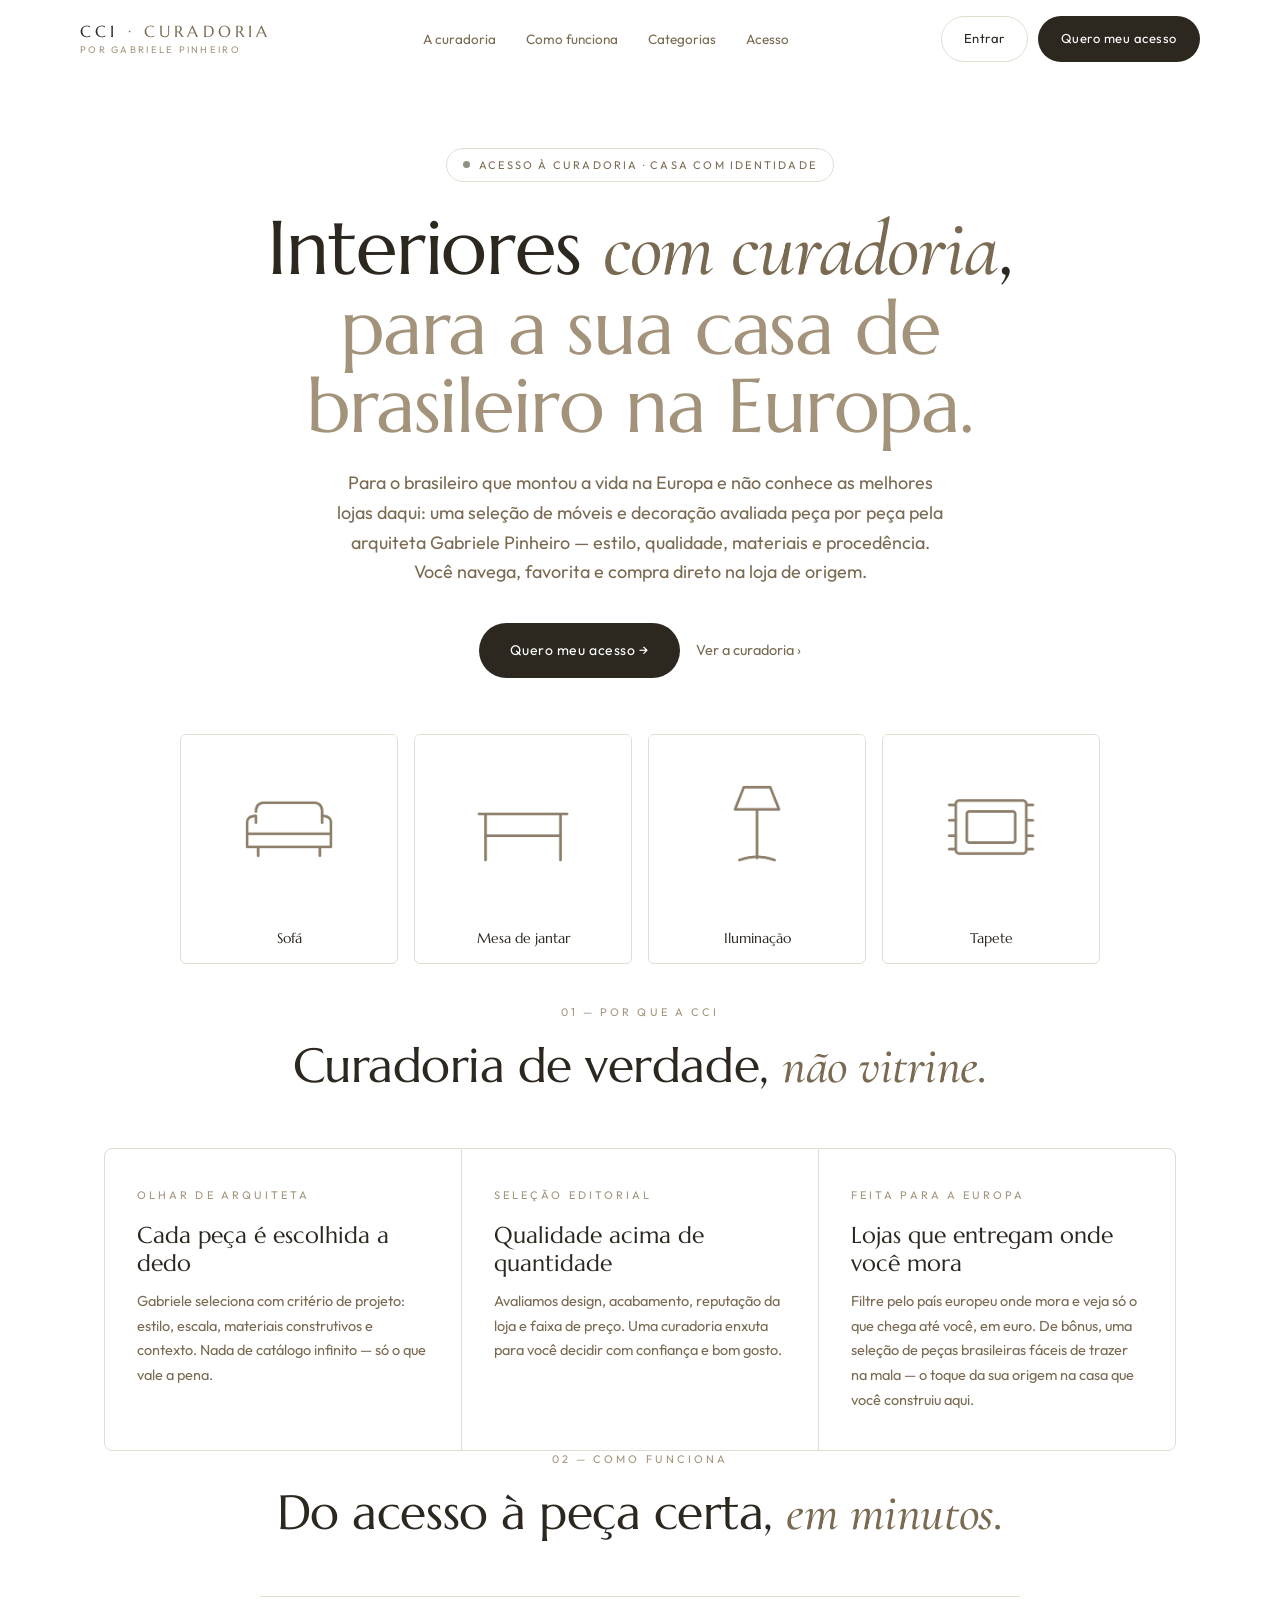
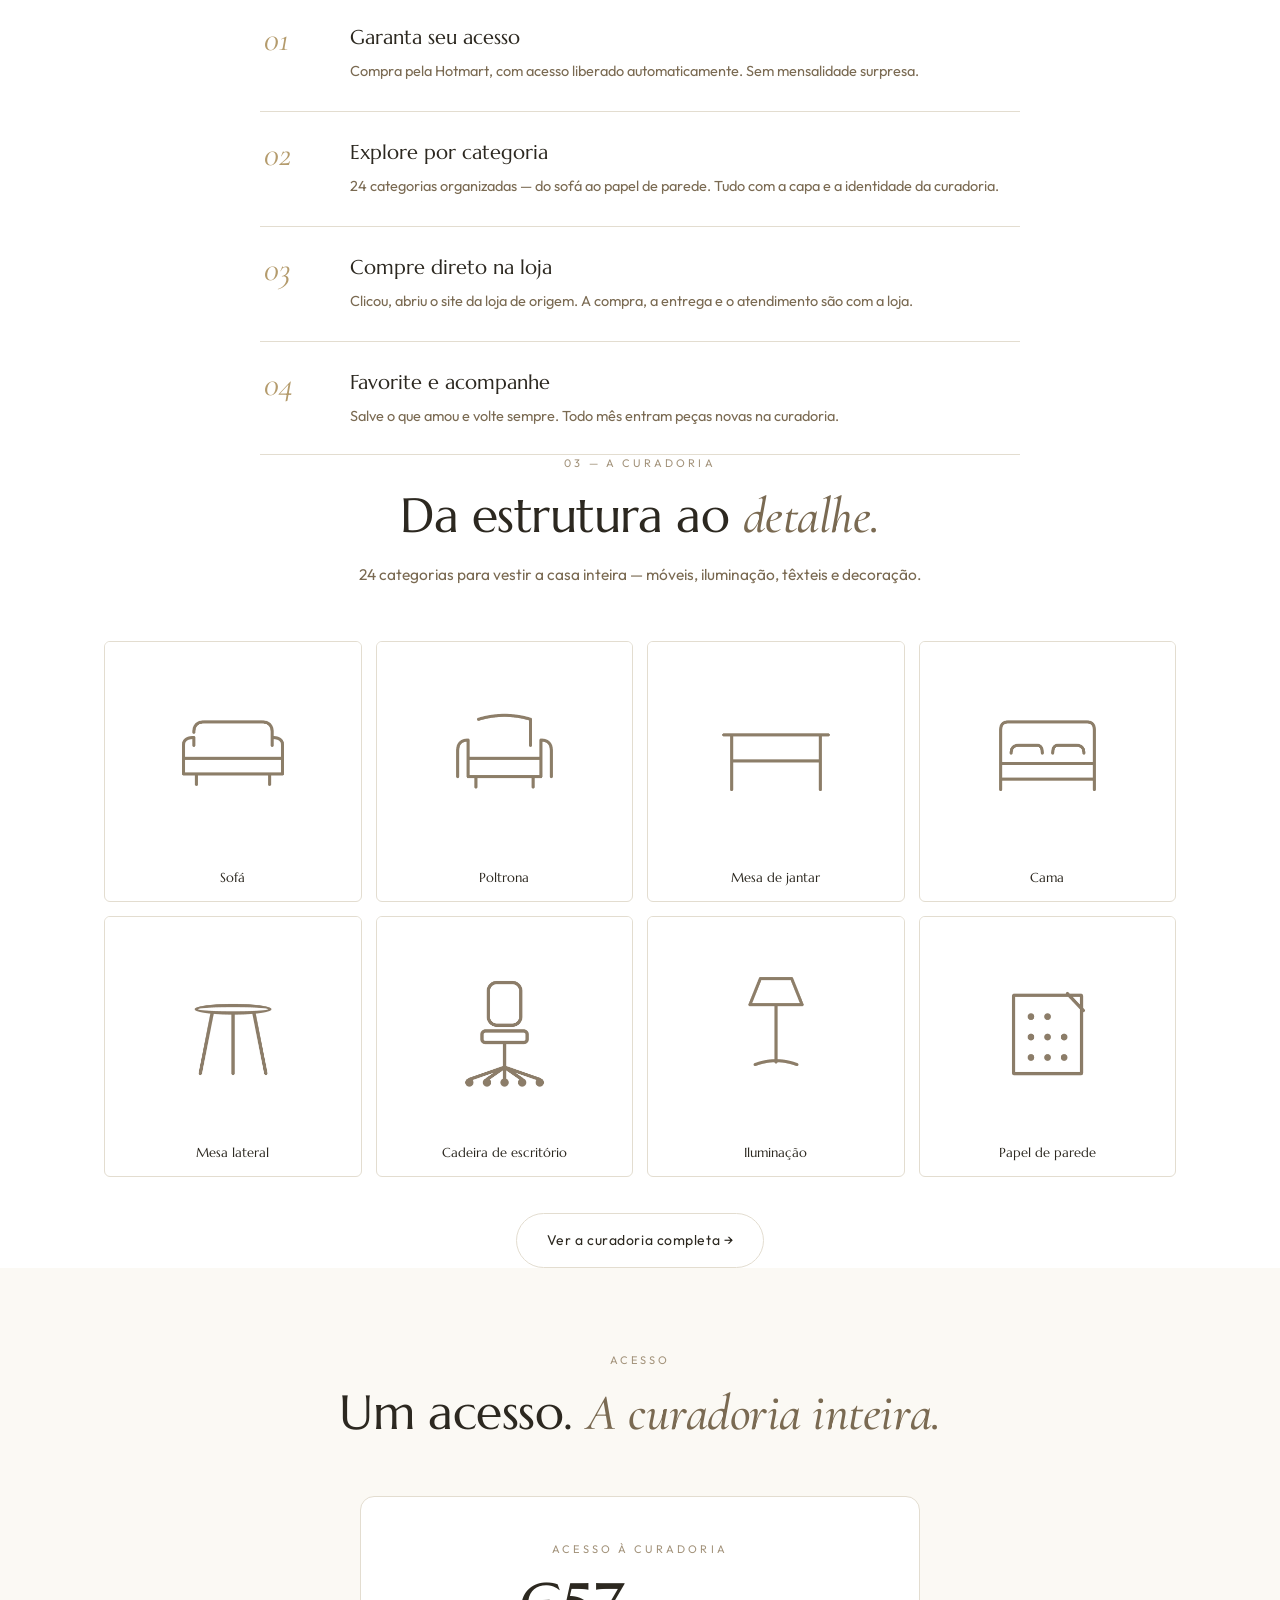
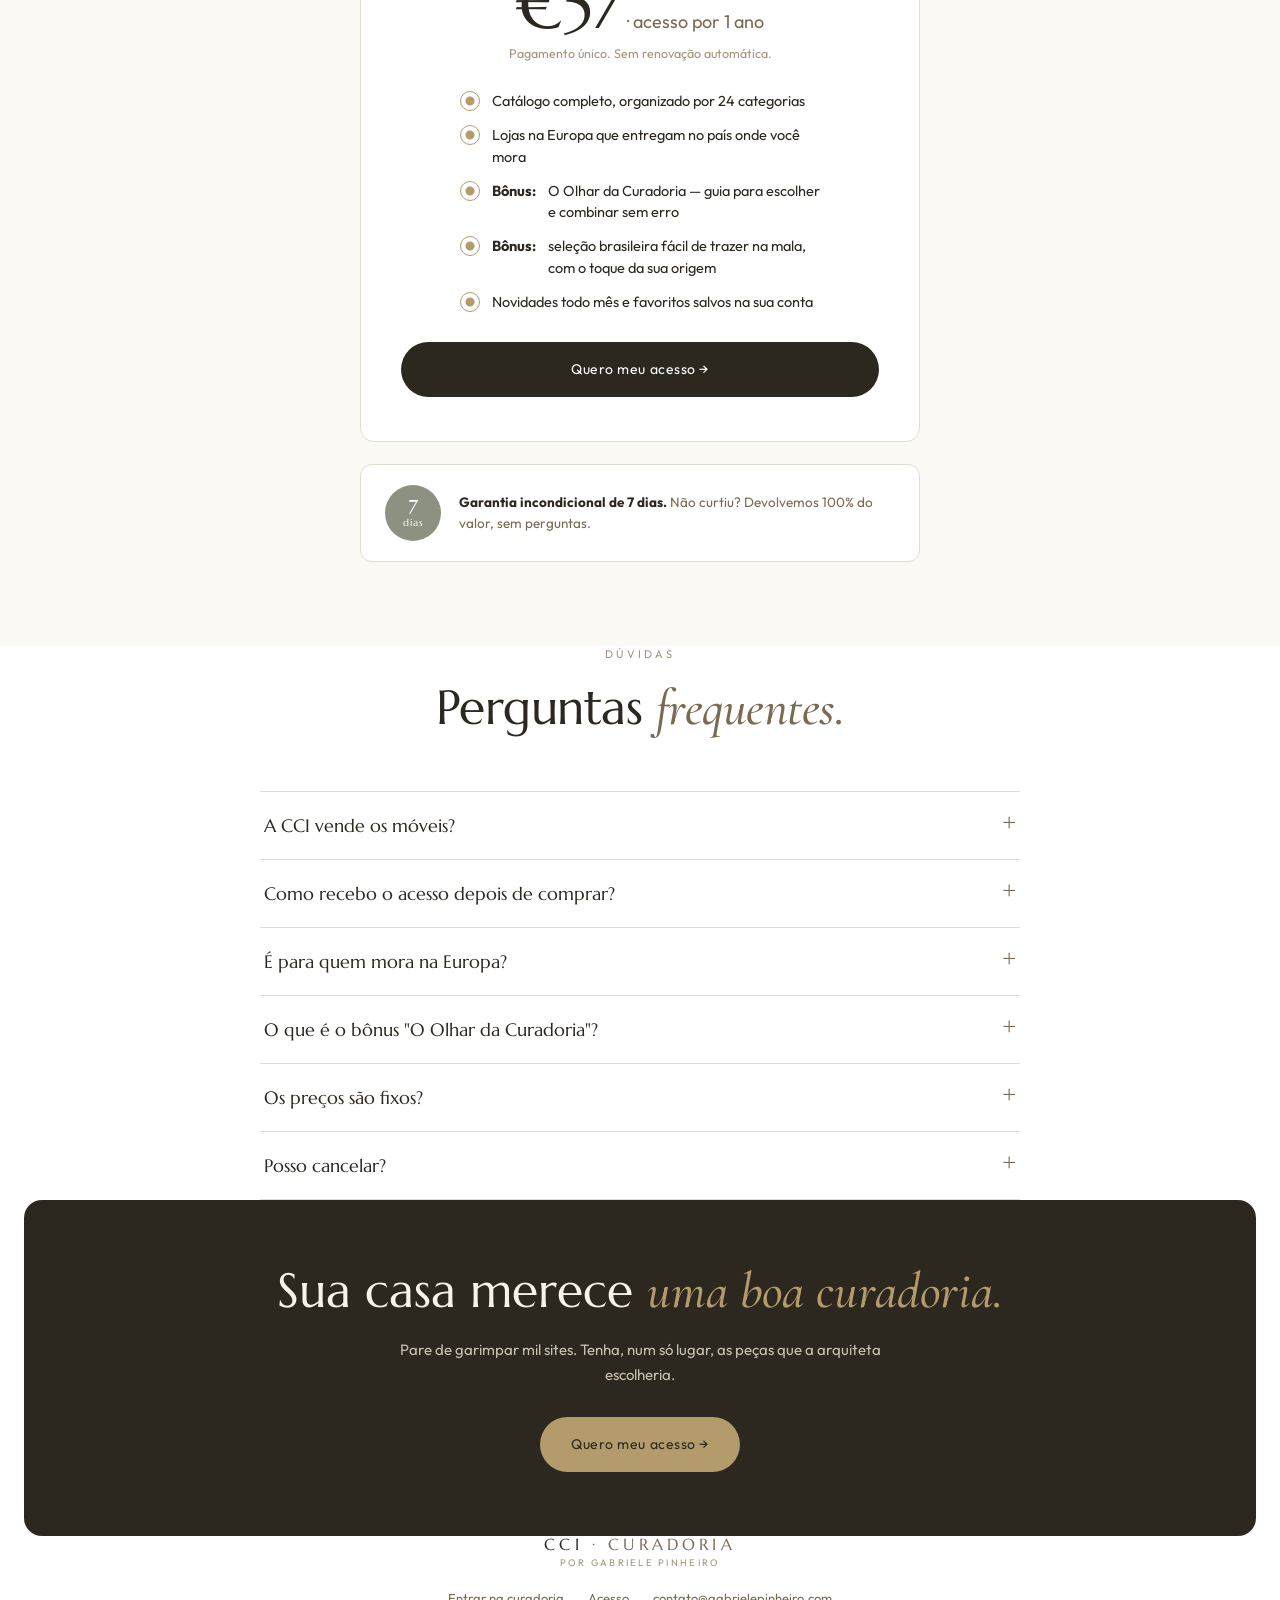
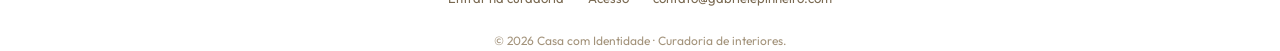
==== vendas.html @ 2a447001 "Comunicação: tom de origem/raízes, não 'casa longe de casa'" ====
<!DOCTYPE html>
<html lang="pt-BR">
<head>
<meta charset="UTF-8">
<meta name="viewport" content="width=device-width, initial-scale=1.0">
<title>Casa com Identidade · Acesso à Curadoria</title>
<meta name="description" content="Curadoria de interiores para brasileiros na Europa — móveis e decoração selecionados peça a peça pela arquiteta Gabriele Pinheiro. Com o bônus O Olhar da Curadoria e um toque brasileiro pra trazer na mala.">
<link rel="preconnect" href="https://fonts.googleapis.com">
<link href="https://fonts.googleapis.com/css2?family=Marcellus&family=Cormorant+Garamond:ital,wght@0,500;1,500;1,600&family=Outfit:wght@300;400;500;600;700&display=swap" rel="stylesheet">
<style>
  :root{
    --linen:#F6F3EC; --card:#FFFFFF; --ink:#2C2820;
    --bronze:#7A6A52; --bronze-soft:#A3937B; --sage:#8C9181;
    --line:#E3DDD0; --gold:#B49B6C; --cream:#FBF9F4;
  }
  *{margin:0;padding:0;box-sizing:border-box}
  html{scroll-behavior:smooth}
  body{font-family:'Outfit',sans-serif;background:#FFFFFF;color:var(--ink);line-height:1.5;-webkit-font-smoothing:antialiased}
  a{color:inherit;text-decoration:none}
  .wrap{max-width:1120px;margin:0 auto;padding:0 24px}
  .ital{font-family:'Cormorant Garamond',serif;font-style:italic;font-weight:500}
  .eyebrow{font-size:11px;letter-spacing:.28em;text-transform:uppercase;color:var(--bronze-soft)}

  /* ---------- NAV ---------- */
  .nav-outer{position:sticky;top:0;z-index:50;padding:16px 24px;backdrop-filter:saturate(150%) blur(8px);background:rgba(255,255,255,.78)}
  .nav{max-width:1120px;margin:0 auto;display:flex;align-items:center;justify-content:space-between;gap:20px}
  .logo{display:flex;flex-direction:column;line-height:1.1}
  .logo b{font-family:'Marcellus',serif;font-size:16px;letter-spacing:.26em;text-transform:uppercase;font-weight:400}
  .logo b span{color:var(--bronze)}
  .logo i{font-style:normal;font-size:9.5px;letter-spacing:.24em;text-transform:uppercase;color:var(--bronze-soft);margin-top:3px}
  .nav-links{display:flex;gap:30px;font-size:13.5px;color:var(--bronze)}
  .nav-links a:hover{color:var(--ink)}
  .nav-cta{display:flex;gap:10px;align-items:center}
  .btn{display:inline-flex;align-items:center;gap:8px;font-family:inherit;font-size:13px;letter-spacing:.04em;border-radius:999px;padding:12px 22px;cursor:pointer;transition:all .2s;border:1px solid transparent;white-space:nowrap}
  .btn-dark{background:var(--ink);color:#fff}
  .btn-dark:hover{background:var(--bronze)}
  .btn-outline{background:transparent;border-color:var(--line);color:var(--ink)}
  .btn-outline:hover{border-color:var(--ink)}
  .btn-lg{padding:16px 30px;font-size:14px}

  /* ---------- HERO ---------- */
  .hero{text-align:center;padding:70px 0 40px}
  .pill{display:inline-flex;align-items:center;gap:9px;border:1px solid var(--line);border-radius:999px;padding:8px 16px;font-size:11px;letter-spacing:.2em;text-transform:uppercase;color:var(--bronze)}
  .pill .dot{width:7px;height:7px;border-radius:999px;background:var(--sage)}
  .hero h1{font-family:'Marcellus',serif;font-weight:400;font-size:clamp(38px,6.5vw,76px);line-height:1.02;letter-spacing:-.015em;margin:26px auto 0;max-width:13ch}
  .hero h1 .ital{font-size:1.05em;color:var(--bronze)}
  .hero h1 .muted{color:var(--bronze-soft)}
  .hero .lead{font-size:clamp(15px,1.8vw,18px);color:var(--bronze);max-width:620px;margin:24px auto 0;line-height:1.65}
  .hero .actions{display:flex;gap:16px;align-items:center;justify-content:center;margin-top:36px;flex-wrap:wrap}
  .link-arrow{color:var(--bronze);font-size:14.5px;border-bottom:1px solid transparent;transition:border-color .2s}
  .link-arrow:hover{border-bottom-color:var(--bronze)}

  /* preview collage */
  .preview{margin:56px auto 0;display:grid;grid-template-columns:repeat(4,1fr);gap:16px;max-width:920px}
  .preview figure{border:1px solid var(--line);border-radius:6px;overflow:hidden;background:var(--card)}
  .preview img{width:100%;aspect-ratio:1/.85;object-fit:cover;display:block}
  .preview figcaption{font-family:'Marcellus',serif;font-size:13.5px;text-align:center;padding:10px 4px 14px}
  @media(max-width:720px){ .preview{grid-template-columns:repeat(2,1fr)} }

  /* ---------- SECTION SHELL ---------- */
  section{padding:84px 0}
  .sec-head{text-align:center;max-width:760px;margin:0 auto 54px}
  .sec-head .eyebrow{display:block;margin-bottom:18px}
  .sec-head h2{font-family:'Marcellus',serif;font-weight:400;font-size:clamp(28px,4.4vw,48px);line-height:1.1;letter-spacing:-.01em}
  .sec-head h2 .ital{color:var(--bronze);font-size:1.06em}
  .sec-head p{color:var(--bronze);margin-top:16px;font-size:15.5px;line-height:1.7}

  /* ---------- 01 BENEFÍCIOS ---------- */
  .cols{display:grid;grid-template-columns:repeat(3,1fr);gap:1px;background:var(--line);border:1px solid var(--line);border-radius:8px;overflow:hidden}
  .col{background:#fff;padding:38px 32px}
  .col .eyebrow{display:block;margin-bottom:18px}
  .col h3{font-family:'Marcellus',serif;font-weight:400;font-size:23px;line-height:1.2;margin-bottom:12px}
  .col p{color:var(--bronze);font-size:14.5px;line-height:1.7}
  @media(max-width:760px){ .cols{grid-template-columns:1fr} }

  /* ---------- 02 COMO FUNCIONA ---------- */
  .steps{max-width:760px;margin:0 auto;display:flex;flex-direction:column;gap:2px}
  .step{display:grid;grid-template-columns:64px 1fr;gap:22px;align-items:start;padding:26px 4px;border-top:1px solid var(--line)}
  .step:last-child{border-bottom:1px solid var(--line)}
  .step .num{font-family:'Cormorant Garamond',serif;font-style:italic;font-size:34px;color:var(--gold);line-height:1}
  .step h3{font-family:'Marcellus',serif;font-weight:400;font-size:20px;margin-bottom:6px}
  .step p{color:var(--bronze);font-size:14.5px;line-height:1.65}

  /* ---------- 03 GALERIA ---------- */
  .gallery{display:grid;grid-template-columns:repeat(4,1fr);gap:14px}
  .gallery figure{border:1px solid var(--line);border-radius:6px;overflow:hidden;background:#fff;transition:transform .2s,box-shadow .2s}
  .gallery figure:hover{transform:translateY(-3px);box-shadow:0 14px 30px rgba(60,50,30,.08)}
  .gallery img{width:100%;aspect-ratio:1/.85;object-fit:cover;display:block}
  .gallery figcaption{font-family:'Marcellus',serif;font-size:13px;text-align:center;padding:9px 4px 13px;color:var(--ink)}
  @media(max-width:860px){ .gallery{grid-template-columns:repeat(3,1fr)} }
  @media(max-width:560px){ .gallery{grid-template-columns:repeat(2,1fr)} }

  /* ---------- PREÇO ---------- */
  .price-sec{background:var(--cream)}
  .price-card{max-width:560px;margin:0 auto;background:#fff;border:1px solid var(--line);border-radius:14px;padding:44px 40px;text-align:center}
  .price-card .eyebrow{display:block;margin-bottom:16px}
  .price-card .value{font-family:'Marcellus',serif;font-size:clamp(40px,7vw,64px);line-height:1;margin:6px 0}
  .price-card .value small{font-size:18px;color:var(--bronze);font-family:'Outfit';font-weight:400}
  .price-card .note{color:var(--bronze-soft);font-size:12.5px;margin-top:6px}
  .incl{list-style:none;text-align:left;max-width:360px;margin:28px auto 30px;display:flex;flex-direction:column;gap:12px}
  .incl li{display:flex;gap:12px;font-size:14.5px;color:var(--ink)}
  .incl li::before{content:"";flex:0 0 18px;height:18px;border-radius:999px;border:1px solid var(--gold);background:radial-gradient(circle at 50% 50%, var(--gold) 0 4px, transparent 5px);margin-top:1px}
  .guarantee{max-width:560px;margin:22px auto 0;display:flex;align-items:center;gap:18px;background:#fff;border:1px solid var(--line);border-radius:12px;padding:20px 24px}
  .guarantee .seal{flex:0 0 56px;height:56px;border-radius:999px;background:var(--sage);color:#fff;display:flex;flex-direction:column;align-items:center;justify-content:center;font-family:'Marcellus',serif;line-height:1}
  .guarantee .seal-n{font-size:20px} .guarantee .seal-u{font-size:10px;letter-spacing:.1em}
  .guarantee p{font-size:13.5px;color:var(--bronze);line-height:1.55}
  .guarantee b{color:var(--ink)}

  /* ---------- FAQ ---------- */
  .faq{max-width:760px;margin:0 auto}
  details{border-top:1px solid var(--line);padding:20px 4px}
  details:last-child{border-bottom:1px solid var(--line)}
  summary{font-family:'Marcellus',serif;font-size:18px;cursor:pointer;list-style:none;display:flex;justify-content:space-between;gap:16px}
  summary::-webkit-details-marker{display:none}
  summary::after{content:"+";color:var(--bronze);font-size:22px;line-height:1}
  details[open] summary::after{content:"–"}
  details p{color:var(--bronze);font-size:14.5px;line-height:1.7;margin-top:14px}

  /* ---------- FINAL CTA + FOOTER ---------- */
  .final{text-align:center;background:var(--ink);color:var(--linen);border-radius:18px;padding:64px 28px;margin:0 24px}
  .final h2{font-family:'Marcellus',serif;font-weight:400;font-size:clamp(30px,4.6vw,48px);line-height:1.1}
  .final h2 .ital{color:var(--gold);font-size:1.06em}
  .final p{color:#C9BFAE;margin:18px auto 30px;max-width:520px;font-size:15px;line-height:1.65}
  .final .btn-dark{background:var(--gold);color:var(--ink)}
  .final .btn-dark:hover{background:#fff}
  footer{padding:54px 0 40px;text-align:center}
  footer .logo{align-items:center}
  footer .f-links{display:flex;gap:24px;justify-content:center;margin:22px 0 18px;font-size:13px;color:var(--bronze)}
  footer .f-links a:hover{color:var(--ink)}
  footer small{color:var(--bronze-soft);font-size:12px}
</style>
</head>
<body>

<!-- NAV -->
<div class="nav-outer">
  <nav class="nav">
    <a class="logo" href="#topo">
      <b>CCI <span>· Curadoria</span></b>
      <i>Por Gabriele Pinheiro</i>
    </a>
    <div class="nav-links">
      <a href="#porque">A curadoria</a>
      <a href="#como">Como funciona</a>
      <a href="#categorias">Categorias</a>
      <a href="#preco">Acesso</a>
    </div>
    <div class="nav-cta">
      <a class="btn btn-outline" href="./index.html">Entrar</a>
      <a class="btn btn-dark" href="#preco">Quero meu acesso</a>
    </div>
  </nav>
</div>

<!-- HERO -->
<header class="hero wrap" id="topo">
  <span class="pill"><span class="dot"></span> Acesso à curadoria · Casa com Identidade</span>
  <h1>Interiores <span class="ital">com curadoria</span>,<br><span class="muted">para a sua casa de brasileiro na Europa.</span></h1>
  <p class="lead">Para o brasileiro que montou a vida na Europa e não conhece as melhores lojas daqui: uma seleção de móveis e decoração avaliada peça por peça pela arquiteta Gabriele Pinheiro — estilo, qualidade, materiais e procedência. Você navega, favorita e compra direto na loja de origem.</p>
  <div class="actions">
    <a class="btn btn-dark btn-lg" href="#preco">Quero meu acesso →</a>
    <a class="link-arrow" href="./index.html">Ver a curadoria ›</a>
  </div>

  <div class="preview">
    <figure><img src="./assets/capas/capa-sofa.png" alt="Sofá"><figcaption>Sofá</figcaption></figure>
    <figure><img src="./assets/capas/capa-mesa-de-jantar.png" alt="Mesa de jantar"><figcaption>Mesa de jantar</figcaption></figure>
    <figure><img src="./assets/capas/capa-luminaria.png" alt="Iluminação"><figcaption>Iluminação</figcaption></figure>
    <figure><img src="./assets/capas/capa-tapete.png" alt="Tapete"><figcaption>Tapete</figcaption></figure>
  </div>
</header>

<!-- 01 POR QUE -->
<section id="porque" class="wrap">
  <div class="sec-head">
    <span class="eyebrow">01 — Por que a CCI</span>
    <h2>Curadoria de verdade, <span class="ital">não vitrine.</span></h2>
  </div>
  <div class="cols">
    <div class="col">
      <span class="eyebrow">Olhar de arquiteta</span>
      <h3>Cada peça é escolhida a dedo</h3>
      <p>Gabriele seleciona com critério de projeto: estilo, escala, materiais construtivos e contexto. Nada de catálogo infinito — só o que vale a pena.</p>
    </div>
    <div class="col">
      <span class="eyebrow">Seleção editorial</span>
      <h3>Qualidade acima de quantidade</h3>
      <p>Avaliamos design, acabamento, reputação da loja e faixa de preço. Uma curadoria enxuta para você decidir com confiança e bom gosto.</p>
    </div>
    <div class="col">
      <span class="eyebrow">Feita para a Europa</span>
      <h3>Lojas que entregam onde você mora</h3>
      <p>Filtre pelo país europeu onde mora e veja só o que chega até você, em euro. De bônus, uma seleção de peças brasileiras fáceis de trazer na mala — o toque da sua origem na casa que você construiu aqui.</p>
    </div>
  </div>
</section>

<!-- 02 COMO FUNCIONA -->
<section id="como" class="wrap">
  <div class="sec-head">
    <span class="eyebrow">02 — Como funciona</span>
    <h2>Do acesso à peça certa, <span class="ital">em minutos.</span></h2>
  </div>
  <div class="steps">
    <div class="step"><div class="num">01</div><div><h3>Garanta seu acesso</h3><p>Compra pela Hotmart, com acesso liberado automaticamente. Sem mensalidade surpresa.</p></div></div>
    <div class="step"><div class="num">02</div><div><h3>Explore por categoria</h3><p>24 categorias organizadas — do sofá ao papel de parede. Tudo com a capa e a identidade da curadoria.</p></div></div>
    <div class="step"><div class="num">03</div><div><h3>Compre direto na loja</h3><p>Clicou, abriu o site da loja de origem. A compra, a entrega e o atendimento são com a loja.</p></div></div>
    <div class="step"><div class="num">04</div><div><h3>Favorite e acompanhe</h3><p>Salve o que amou e volte sempre. Todo mês entram peças novas na curadoria.</p></div></div>
  </div>
</section>

<!-- 03 CATEGORIAS -->
<section id="categorias" class="wrap">
  <div class="sec-head">
    <span class="eyebrow">03 — A curadoria</span>
    <h2>Da estrutura ao <span class="ital">detalhe.</span></h2>
    <p>24 categorias para vestir a casa inteira — móveis, iluminação, têxteis e decoração.</p>
  </div>
  <div class="gallery">
    <figure><img src="./assets/capas/capa-sofa.png" alt=""><figcaption>Sofá</figcaption></figure>
    <figure><img src="./assets/capas/capa-poltrona.png" alt=""><figcaption>Poltrona</figcaption></figure>
    <figure><img src="./assets/capas/capa-mesa-de-jantar.png" alt=""><figcaption>Mesa de jantar</figcaption></figure>
    <figure><img src="./assets/capas/capa-cama.png" alt=""><figcaption>Cama</figcaption></figure>
    <figure><img src="./assets/capas/capa-mesa-lateral.png" alt=""><figcaption>Mesa lateral</figcaption></figure>
    <figure><img src="./assets/capas/capa-cadeira-de-escritorio.png" alt=""><figcaption>Cadeira de escritório</figcaption></figure>
    <figure><img src="./assets/capas/capa-luminaria.png" alt=""><figcaption>Iluminação</figcaption></figure>
    <figure><img src="./assets/capas/capa-papel-de-parede.png" alt=""><figcaption>Papel de parede</figcaption></figure>
  </div>
  <div style="text-align:center;margin-top:36px"><a class="btn btn-outline btn-lg" href="./index.html">Ver a curadoria completa →</a></div>
</section>

<!-- PREÇO -->
<section id="preco" class="price-sec">
  <div class="wrap">
    <div class="sec-head">
      <span class="eyebrow">Acesso</span>
      <h2>Um acesso. <span class="ital">A curadoria inteira.</span></h2>
    </div>
    <div class="price-card">
      <span class="eyebrow">Acesso à curadoria</span>
      <div class="value">€57<small> · acesso por 1 ano</small></div>
      <div class="note">Pagamento único. Sem renovação automática.</div>
      <ul class="incl">
        <li>Catálogo completo, organizado por 24 categorias</li>
        <li>Lojas na Europa que entregam no país onde você mora</li>
        <li><b>Bônus:</b> O Olhar da Curadoria — guia para escolher e combinar sem erro</li>
        <li><b>Bônus:</b> seleção brasileira fácil de trazer na mala, com o toque da sua origem</li>
        <li>Novidades todo mês e favoritos salvos na sua conta</li>
      </ul>
      <a class="btn btn-dark btn-lg" href="#" style="width:100%;justify-content:center">Quero meu acesso →</a>
    </div>
    <div class="guarantee">
      <div class="seal"><span class="seal-n">7</span><span class="seal-u">dias</span></div>
      <p><b>Garantia incondicional de 7 dias.</b> Não curtiu? Devolvemos 100% do valor, sem perguntas.</p>
    </div>
  </div>
</section>

<!-- FAQ -->
<section class="wrap">
  <div class="sec-head">
    <span class="eyebrow">Dúvidas</span>
    <h2>Perguntas <span class="ital">frequentes.</span></h2>
  </div>
  <div class="faq">
    <details><summary>A CCI vende os móveis?</summary><p>Não. A Casa com Identidade é uma curadoria indicativa. A compra acontece diretamente no site da loja de origem — nós apenas selecionamos e organizamos as melhores peças para você.</p></details>
    <details><summary>Como recebo o acesso depois de comprar?</summary><p>O acesso é liberado automaticamente pela Hotmart após a compra. Você entra com seu e-mail e já começa a navegar.</p></details>
    <details><summary>É para quem mora na Europa?</summary><p>Sim — a curadoria é pensada para brasileiros que vivem na Europa. Você filtra pelo país europeu onde mora e vê as lojas que entregam aí, em euro. Como bônus, há uma seleção brasileira de itens fáceis de trazer na mala — decoração, arte e têxteis — o toque da sua origem na casa que você construiu na Europa.</p></details>
    <details><summary>O que é o bônus "O Olhar da Curadoria"?</summary><p>É um guia rápido para você desenvolver o olhar: como escolher, combinar e errar menos ao montar os ambientes. Assim você aproveita a curadoria com confiança, sem se sentir perdida diante de tantas opções.</p></details>
    <details><summary>Os preços são fixos?</summary><p>Mostramos uma faixa de preço por símbolos de moeda, como referência. O valor final é sempre o que estiver na loja de origem no momento da compra.</p></details>
    <details><summary>Posso cancelar?</summary><p>Você tem 7 dias de garantia incondicional. Não gostou, devolvemos 100% do valor.</p></details>
  </div>
</section>

<!-- FINAL CTA -->
<div class="final">
  <h2>Sua casa merece <span class="ital">uma boa curadoria.</span></h2>
  <p>Pare de garimpar mil sites. Tenha, num só lugar, as peças que a arquiteta escolheria.</p>
  <a class="btn btn-dark btn-lg" href="#">Quero meu acesso →</a>
</div>

<!-- FOOTER -->
<footer class="wrap">
  <div class="logo"><b>CCI <span>· Curadoria</span></b><i>Por Gabriele Pinheiro</i></div>
  <div class="f-links">
    <a href="./index.html">Entrar na curadoria</a>
    <a href="#preco">Acesso</a>
    <a href="mailto:contato@gabrielepinheiro.com">contato@gabrielepinheiro.com</a>
  </div>
  <small>© <span id="ano"></span> Casa com Identidade · Curadoria de interiores.</small>
</footer>
<script>document.getElementById('ano').textContent=new Date().getFullYear();</script>
</body>
</html>
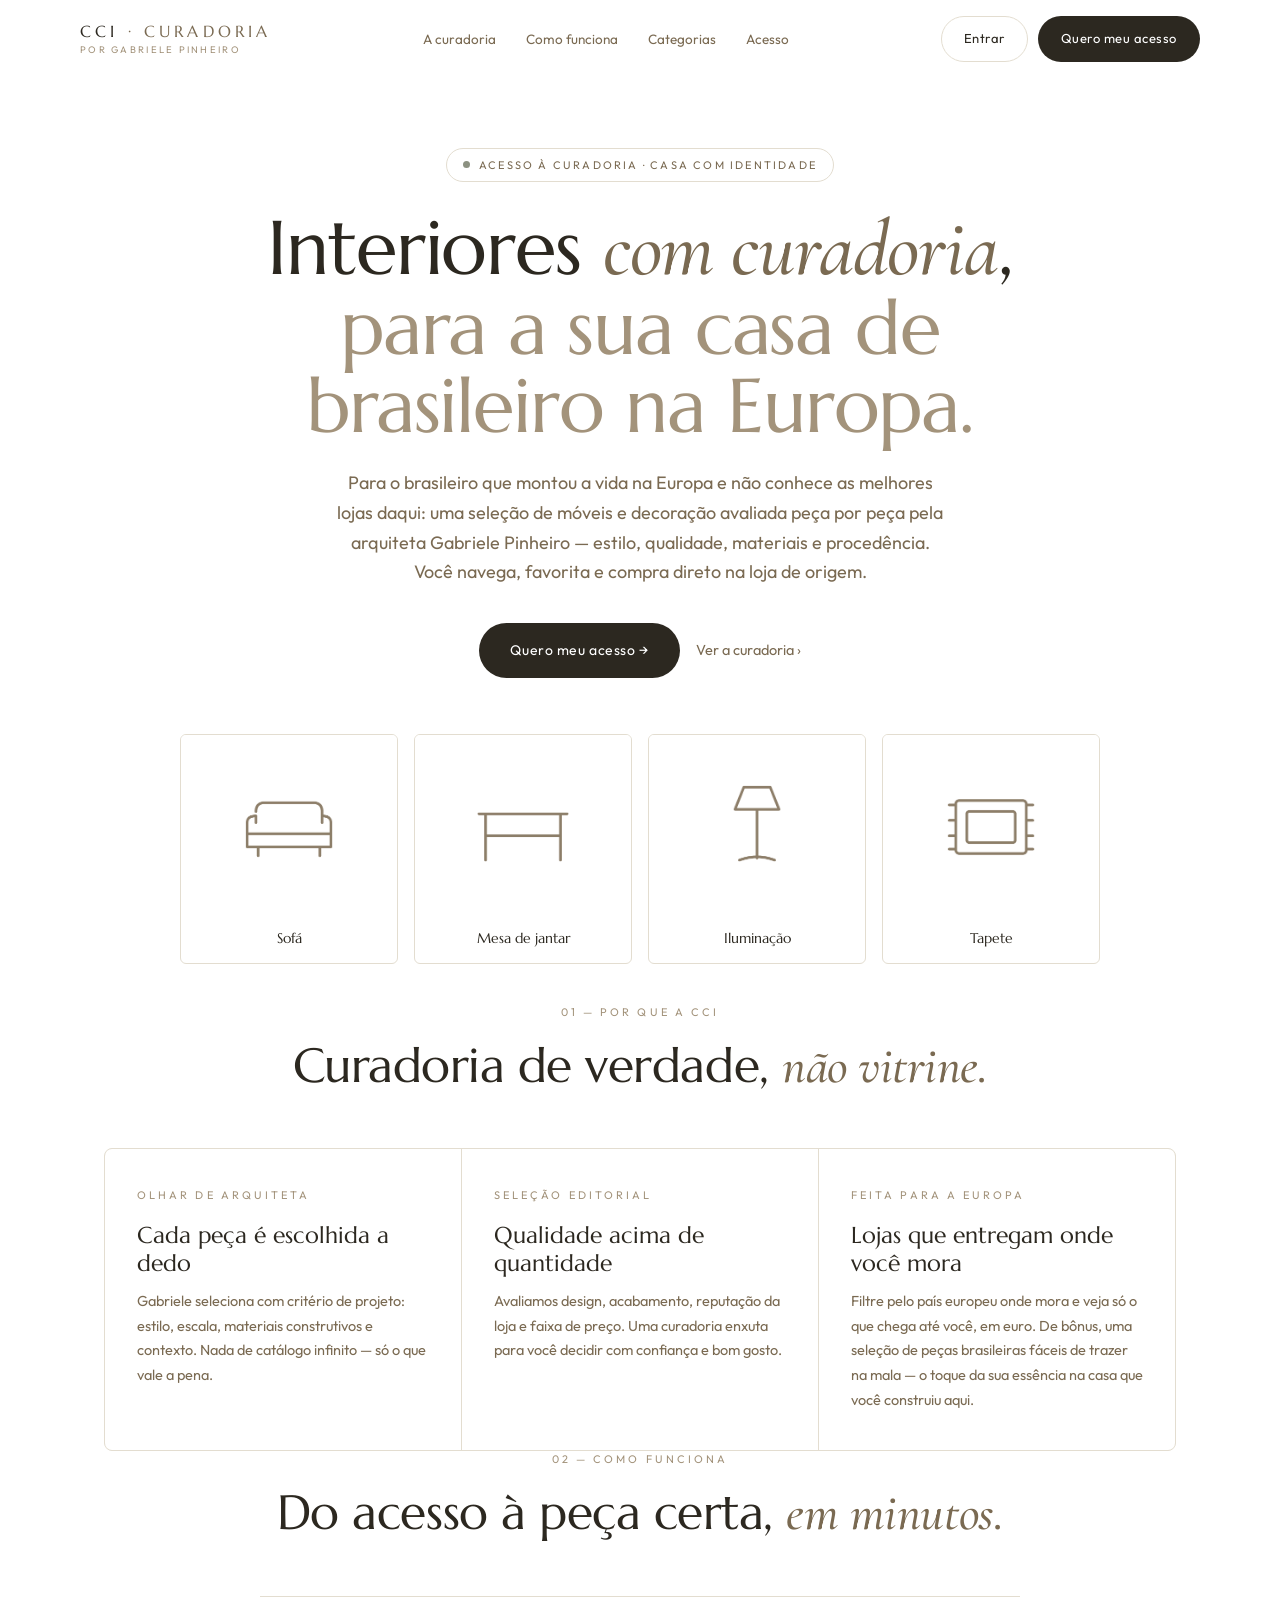
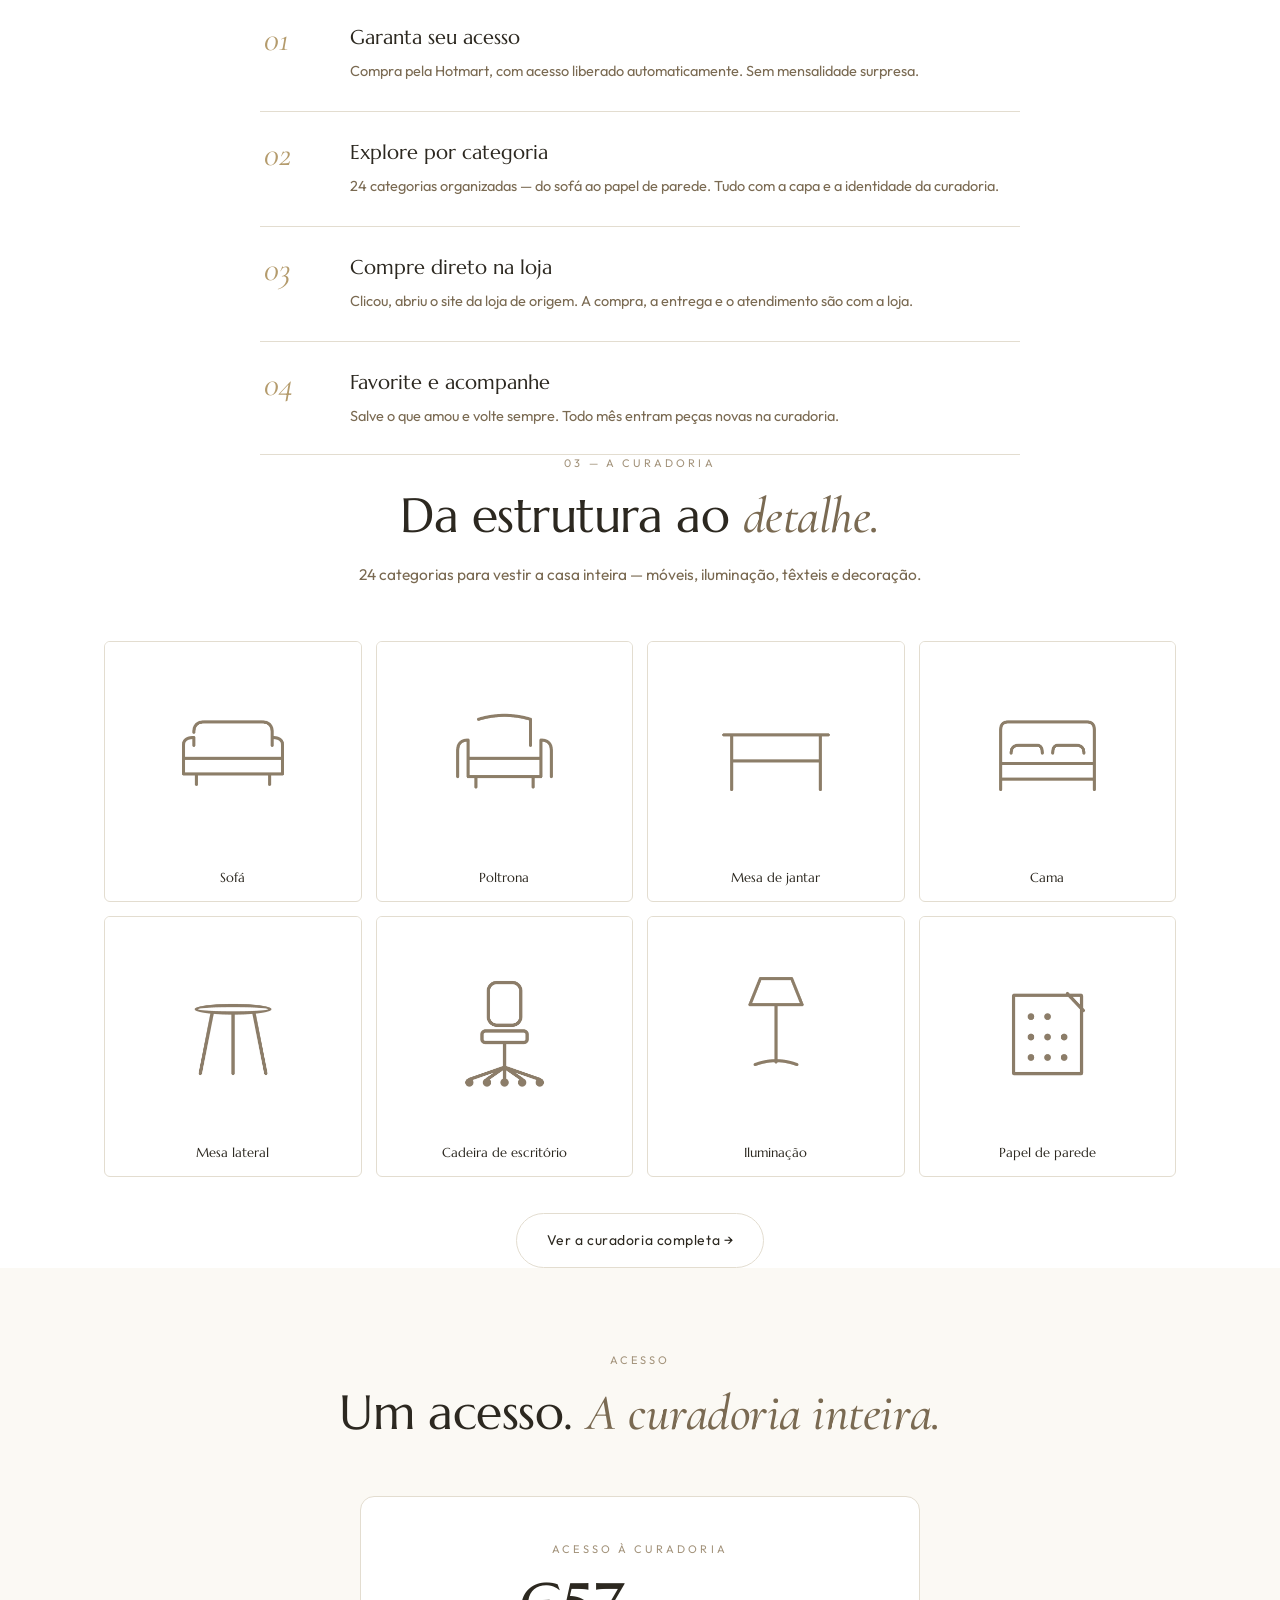
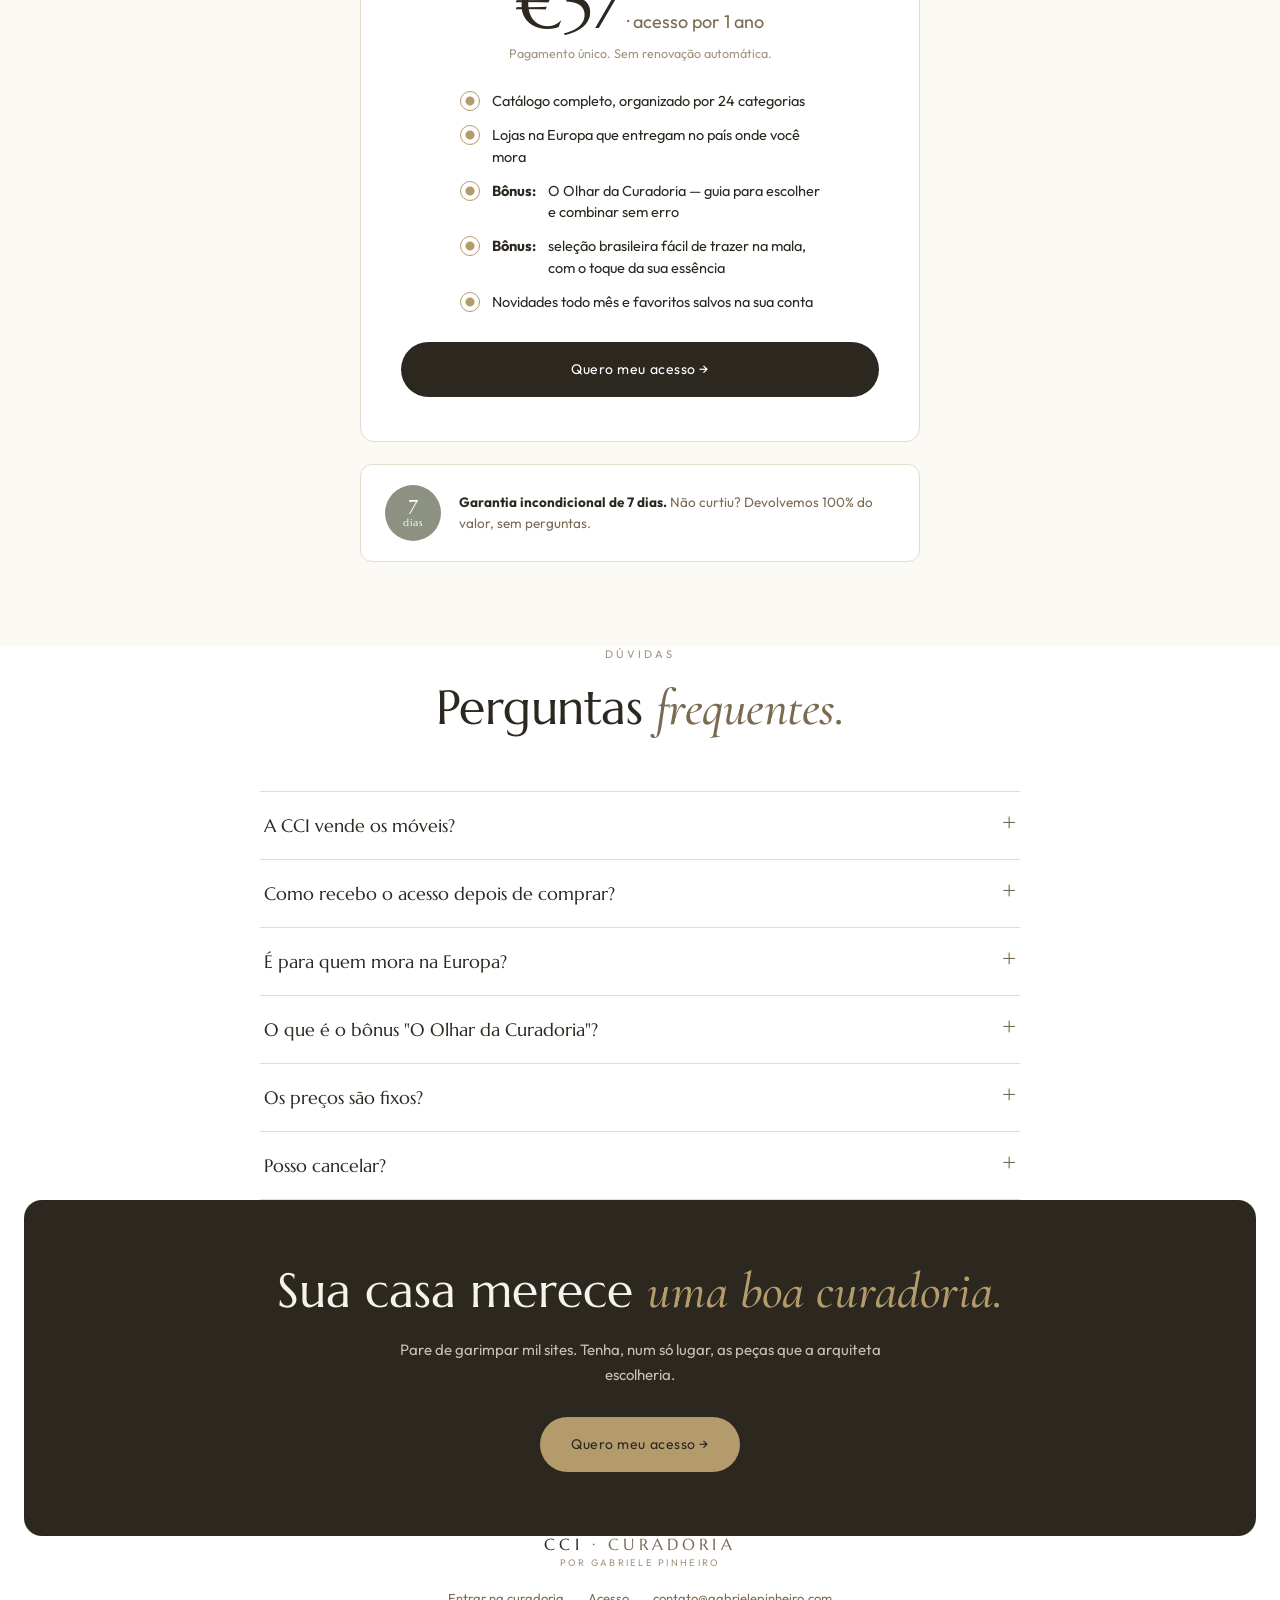
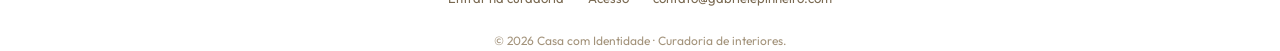
==== commit f818891c: "Comunicação: 'origem' -> 'essência'" ====
--- a/vendas.html
+++ b/vendas.html
@@ -190,7 +190,7 @@
     <div class="col">
       <span class="eyebrow">Feita para a Europa</span>
       <h3>Lojas que entregam onde você mora</h3>
-      <p>Filtre pelo país europeu onde mora e veja só o que chega até você, em euro. De bônus, uma seleção de peças brasileiras fáceis de trazer na mala — o toque da sua origem na casa que você construiu aqui.</p>
+      <p>Filtre pelo país europeu onde mora e veja só o que chega até você, em euro. De bônus, uma seleção de peças brasileiras fáceis de trazer na mala — o toque da sua essência na casa que você construiu aqui.</p>
     </div>
   </div>
 </section>
@@ -244,7 +244,7 @@
         <li>Catálogo completo, organizado por 24 categorias</li>
         <li>Lojas na Europa que entregam no país onde você mora</li>
         <li><b>Bônus:</b> O Olhar da Curadoria — guia para escolher e combinar sem erro</li>
-        <li><b>Bônus:</b> seleção brasileira fácil de trazer na mala, com o toque da sua origem</li>
+        <li><b>Bônus:</b> seleção brasileira fácil de trazer na mala, com o toque da sua essência</li>
         <li>Novidades todo mês e favoritos salvos na sua conta</li>
       </ul>
       <a class="btn btn-dark btn-lg" href="#" style="width:100%;justify-content:center">Quero meu acesso →</a>
@@ -265,7 +265,7 @@
   <div class="faq">
     <details><summary>A CCI vende os móveis?</summary><p>Não. A Casa com Identidade é uma curadoria indicativa. A compra acontece diretamente no site da loja de origem — nós apenas selecionamos e organizamos as melhores peças para você.</p></details>
     <details><summary>Como recebo o acesso depois de comprar?</summary><p>O acesso é liberado automaticamente pela Hotmart após a compra. Você entra com seu e-mail e já começa a navegar.</p></details>
-    <details><summary>É para quem mora na Europa?</summary><p>Sim — a curadoria é pensada para brasileiros que vivem na Europa. Você filtra pelo país europeu onde mora e vê as lojas que entregam aí, em euro. Como bônus, há uma seleção brasileira de itens fáceis de trazer na mala — decoração, arte e têxteis — o toque da sua origem na casa que você construiu na Europa.</p></details>
+    <details><summary>É para quem mora na Europa?</summary><p>Sim — a curadoria é pensada para brasileiros que vivem na Europa. Você filtra pelo país europeu onde mora e vê as lojas que entregam aí, em euro. Como bônus, há uma seleção brasileira de itens fáceis de trazer na mala — decoração, arte e têxteis — o toque da sua essência na casa que você construiu na Europa.</p></details>
     <details><summary>O que é o bônus "O Olhar da Curadoria"?</summary><p>É um guia rápido para você desenvolver o olhar: como escolher, combinar e errar menos ao montar os ambientes. Assim você aproveita a curadoria com confiança, sem se sentir perdida diante de tantas opções.</p></details>
     <details><summary>Os preços são fixos?</summary><p>Mostramos uma faixa de preço por símbolos de moeda, como referência. O valor final é sempre o que estiver na loja de origem no momento da compra.</p></details>
     <details><summary>Posso cancelar?</summary><p>Você tem 7 dias de garantia incondicional. Não gostou, devolvemos 100% do valor.</p></details>
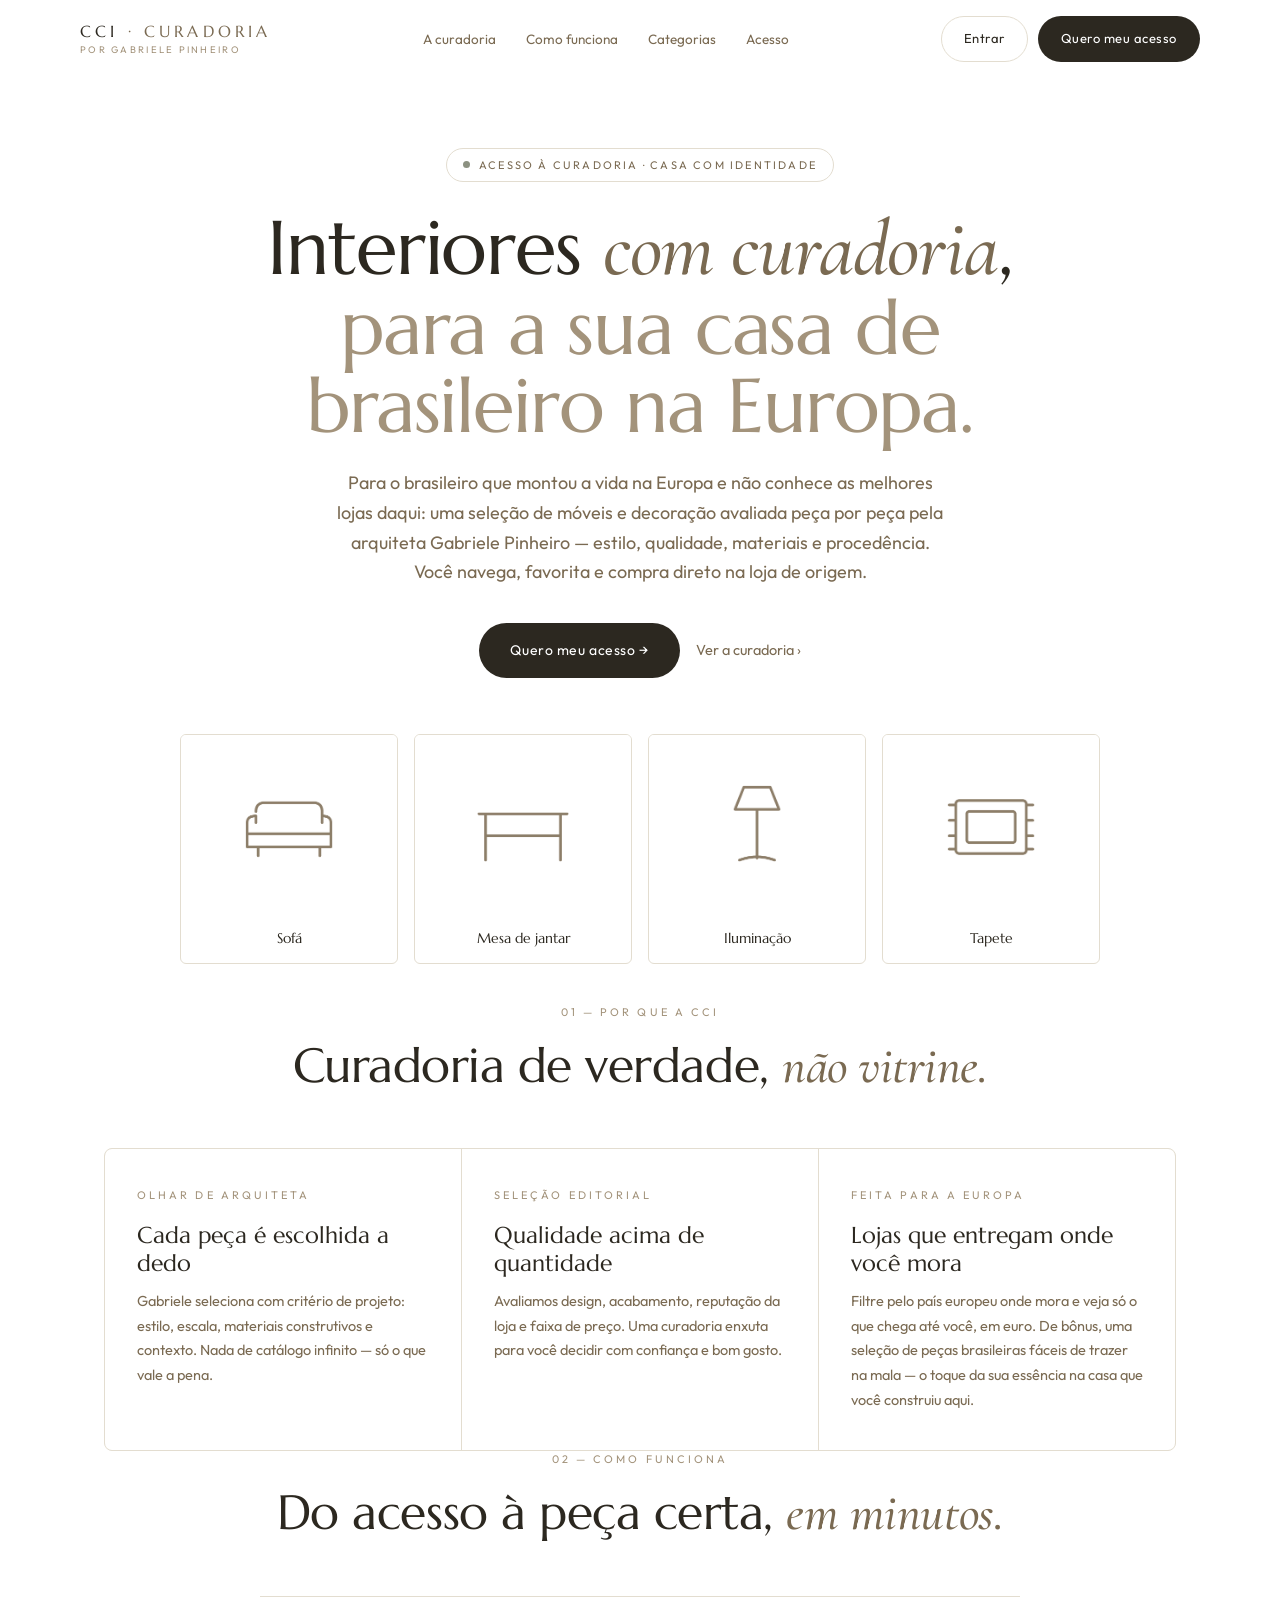
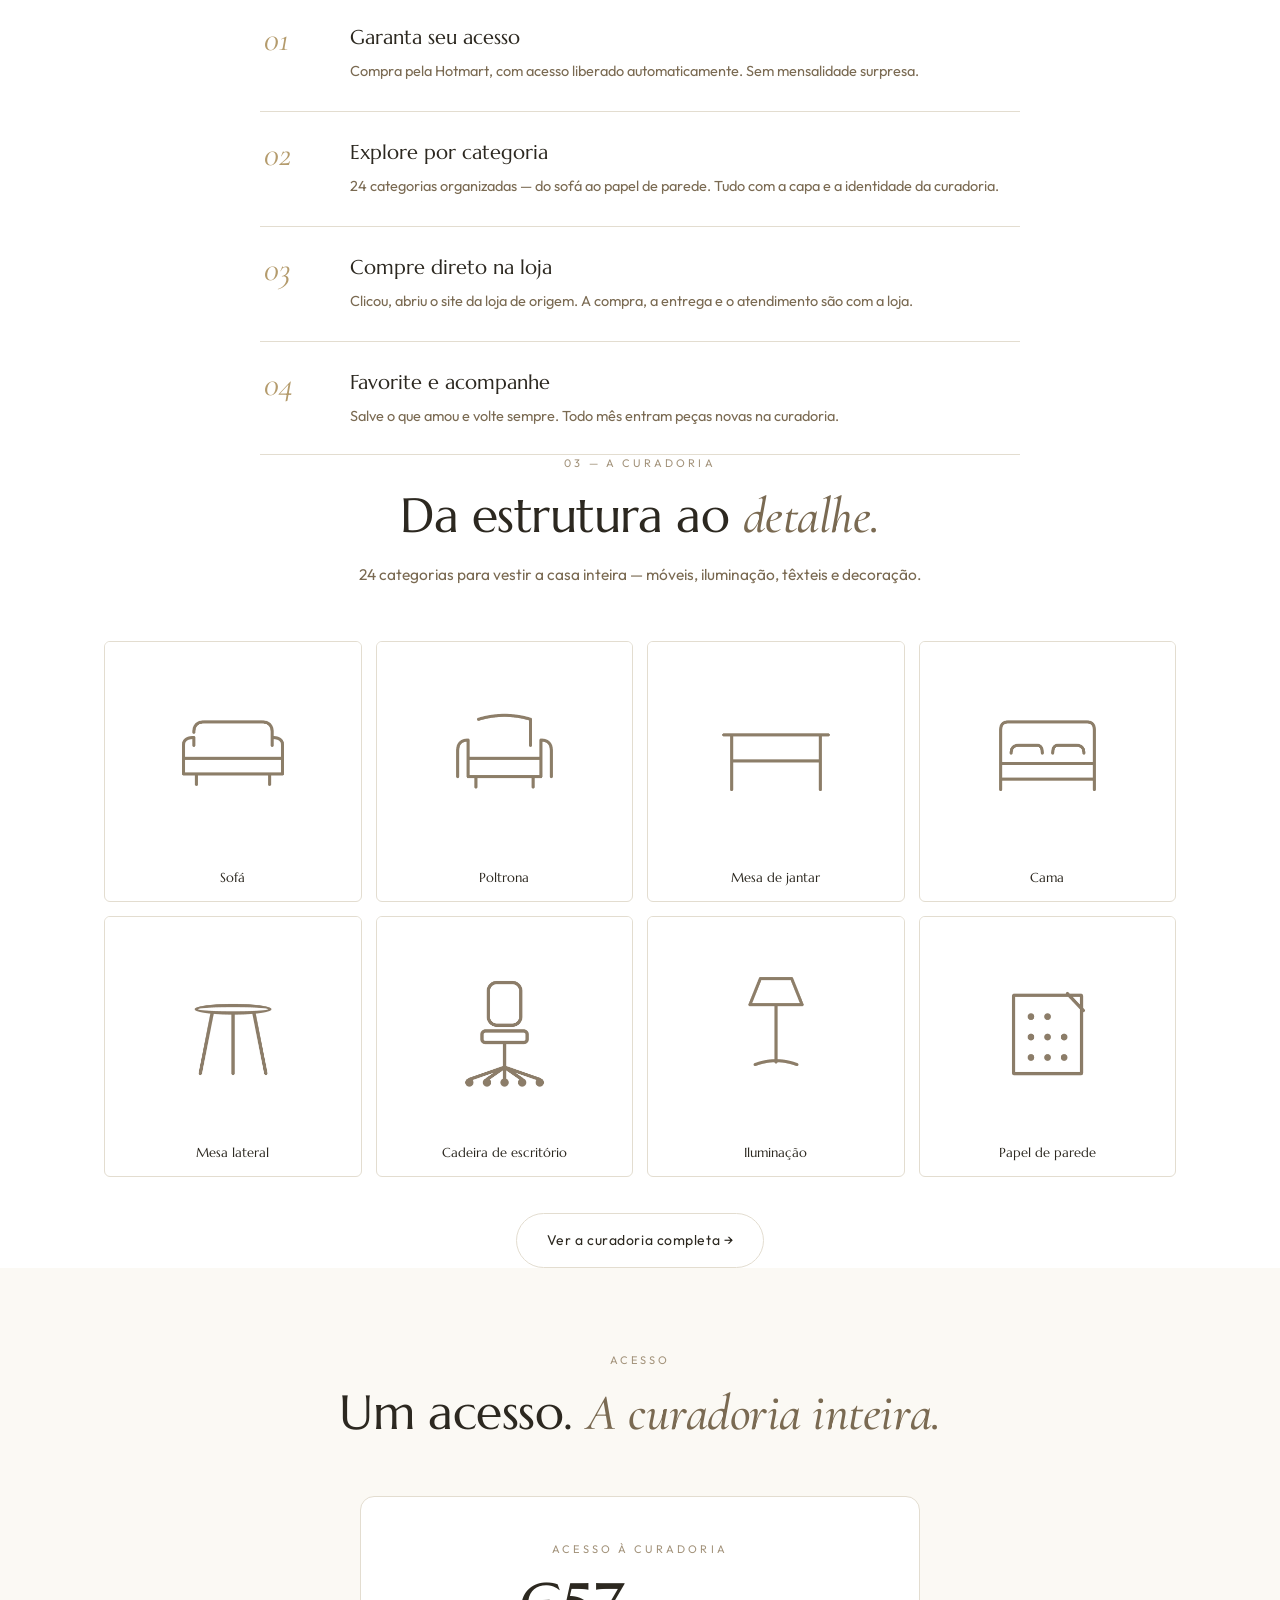
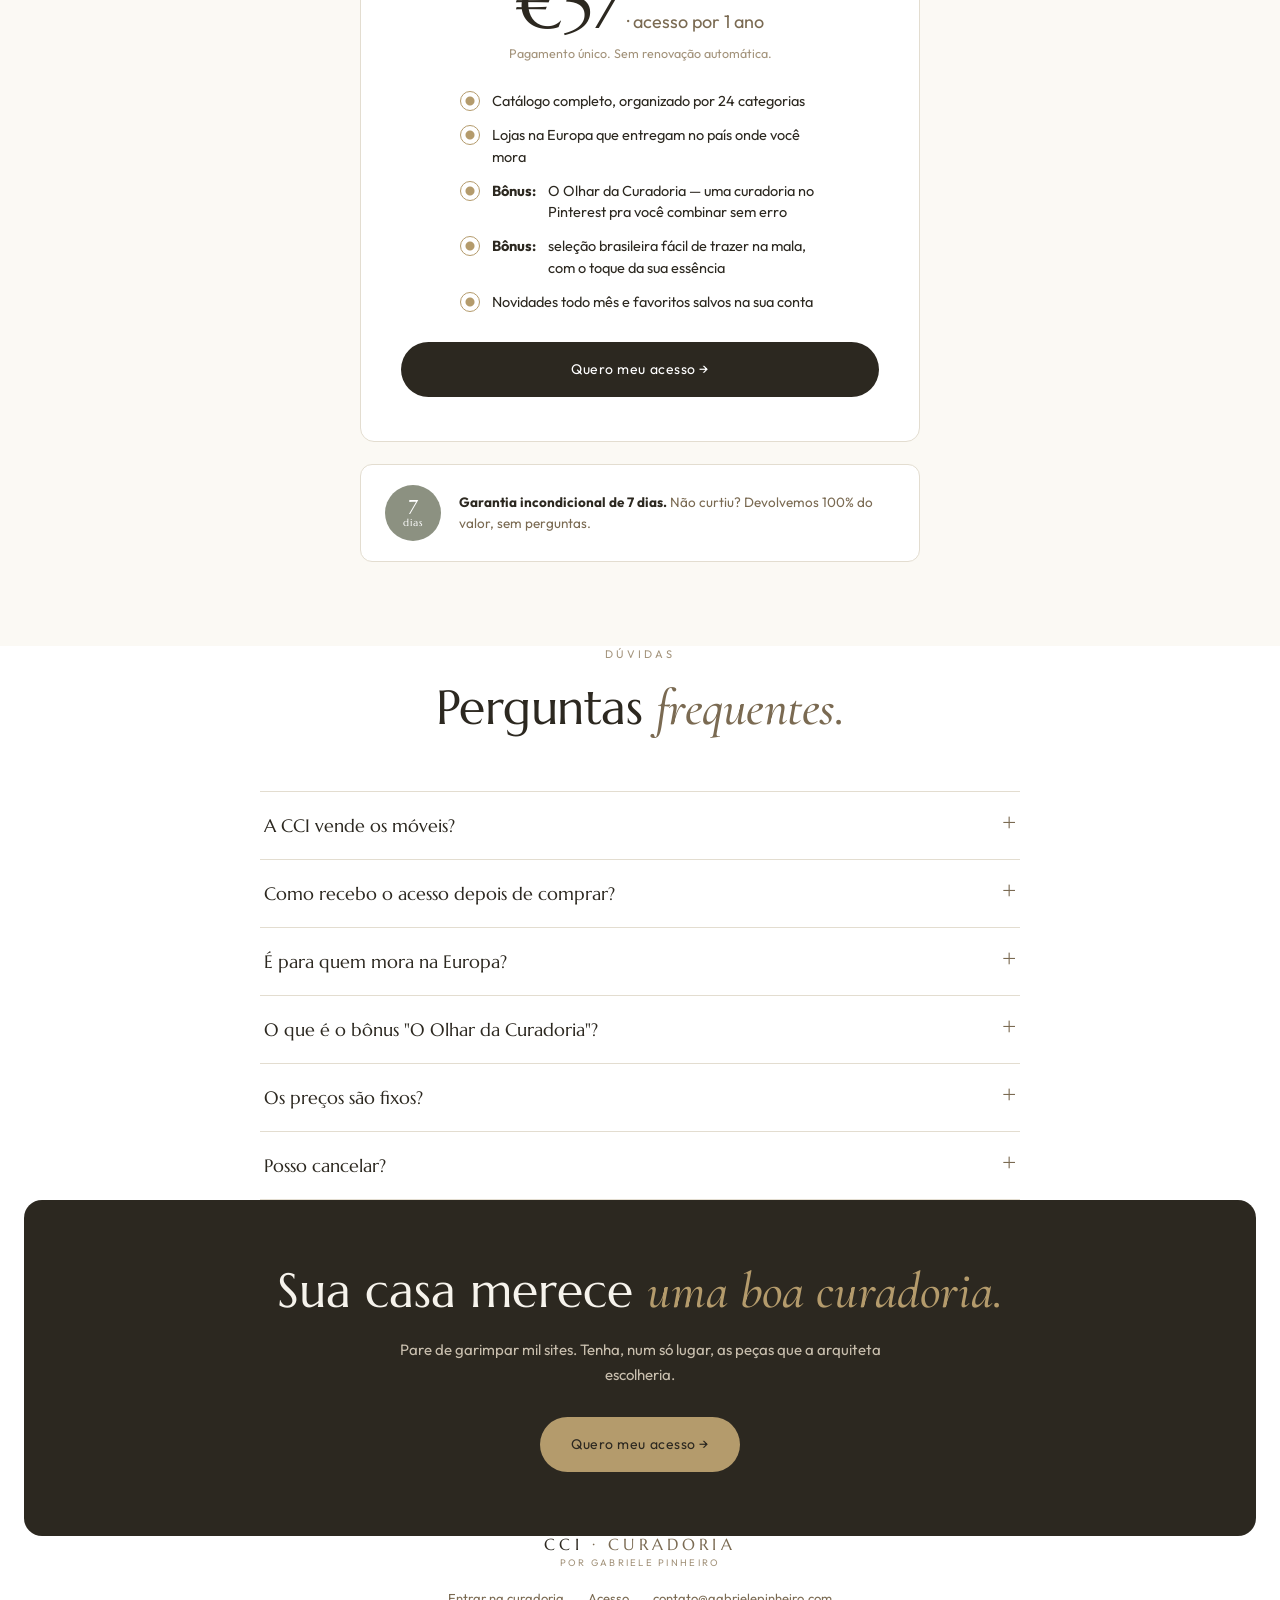
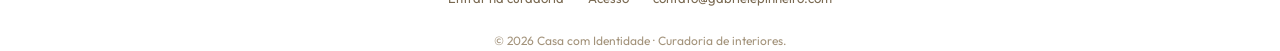
==== commit 567ce513: "Bônus 'O Olhar da Curadoria': descrever como curadoria no Pinterest" ====
--- a/vendas.html
+++ b/vendas.html
@@ -243,7 +243,7 @@
       <ul class="incl">
         <li>Catálogo completo, organizado por 24 categorias</li>
         <li>Lojas na Europa que entregam no país onde você mora</li>
-        <li><b>Bônus:</b> O Olhar da Curadoria — guia para escolher e combinar sem erro</li>
+        <li><b>Bônus:</b> O Olhar da Curadoria — uma curadoria no Pinterest pra você combinar sem erro</li>
         <li><b>Bônus:</b> seleção brasileira fácil de trazer na mala, com o toque da sua essência</li>
         <li>Novidades todo mês e favoritos salvos na sua conta</li>
       </ul>
@@ -266,7 +266,7 @@
     <details><summary>A CCI vende os móveis?</summary><p>Não. A Casa com Identidade é uma curadoria indicativa. A compra acontece diretamente no site da loja de origem — nós apenas selecionamos e organizamos as melhores peças para você.</p></details>
     <details><summary>Como recebo o acesso depois de comprar?</summary><p>O acesso é liberado automaticamente pela Hotmart após a compra. Você entra com seu e-mail e já começa a navegar.</p></details>
     <details><summary>É para quem mora na Europa?</summary><p>Sim — a curadoria é pensada para brasileiros que vivem na Europa. Você filtra pelo país europeu onde mora e vê as lojas que entregam aí, em euro. Como bônus, há uma seleção brasileira de itens fáceis de trazer na mala — decoração, arte e têxteis — o toque da sua essência na casa que você construiu na Europa.</p></details>
-    <details><summary>O que é o bônus "O Olhar da Curadoria"?</summary><p>É um guia rápido para você desenvolver o olhar: como escolher, combinar e errar menos ao montar os ambientes. Assim você aproveita a curadoria com confiança, sem se sentir perdida diante de tantas opções.</p></details>
+    <details><summary>O que é o bônus "O Olhar da Curadoria"?</summary><p>É uma curadoria no Pinterest, com boards montados pela Gabriele: referências de ambientes e combinações pra você treinar o olhar e montar os espaços com confiança — sem se sentir perdida diante de tantas opções.</p></details>
     <details><summary>Os preços são fixos?</summary><p>Mostramos uma faixa de preço por símbolos de moeda, como referência. O valor final é sempre o que estiver na loja de origem no momento da compra.</p></details>
     <details><summary>Posso cancelar?</summary><p>Você tem 7 dias de garantia incondicional. Não gostou, devolvemos 100% do valor.</p></details>
   </div>
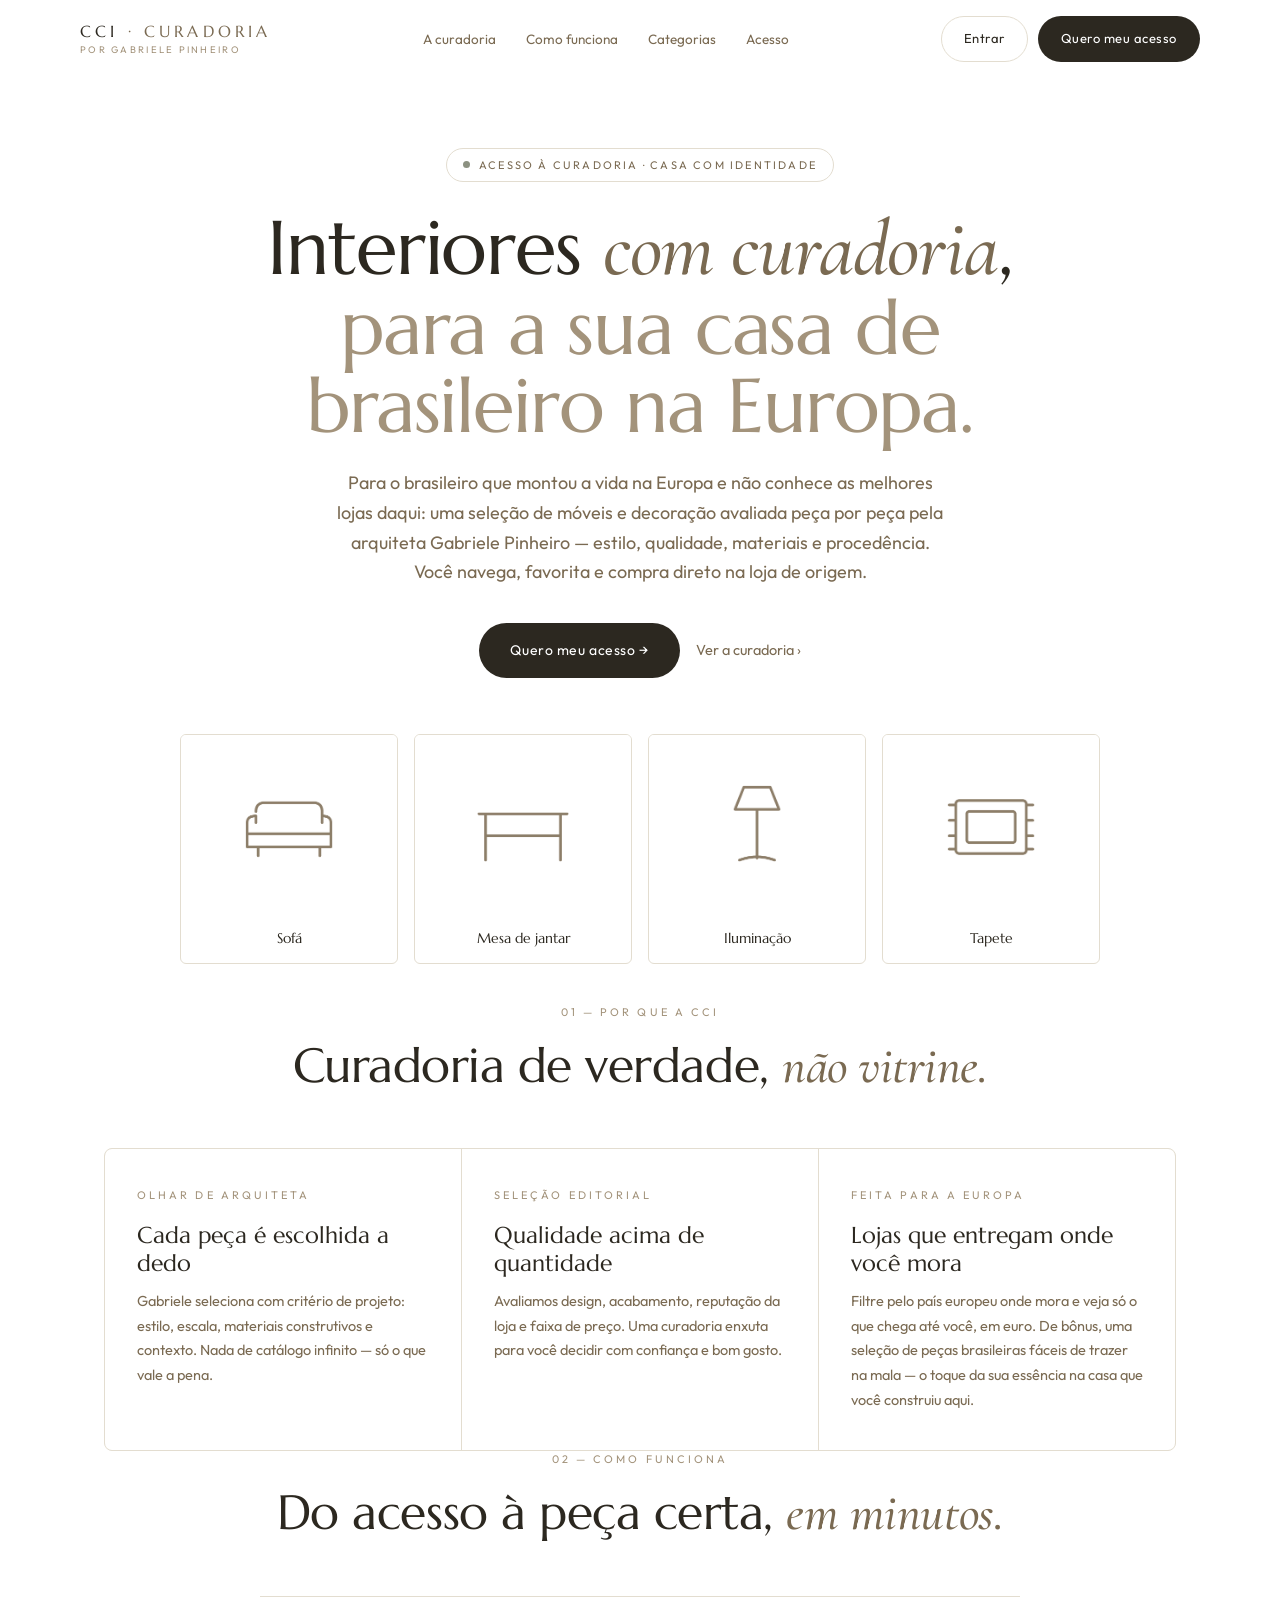
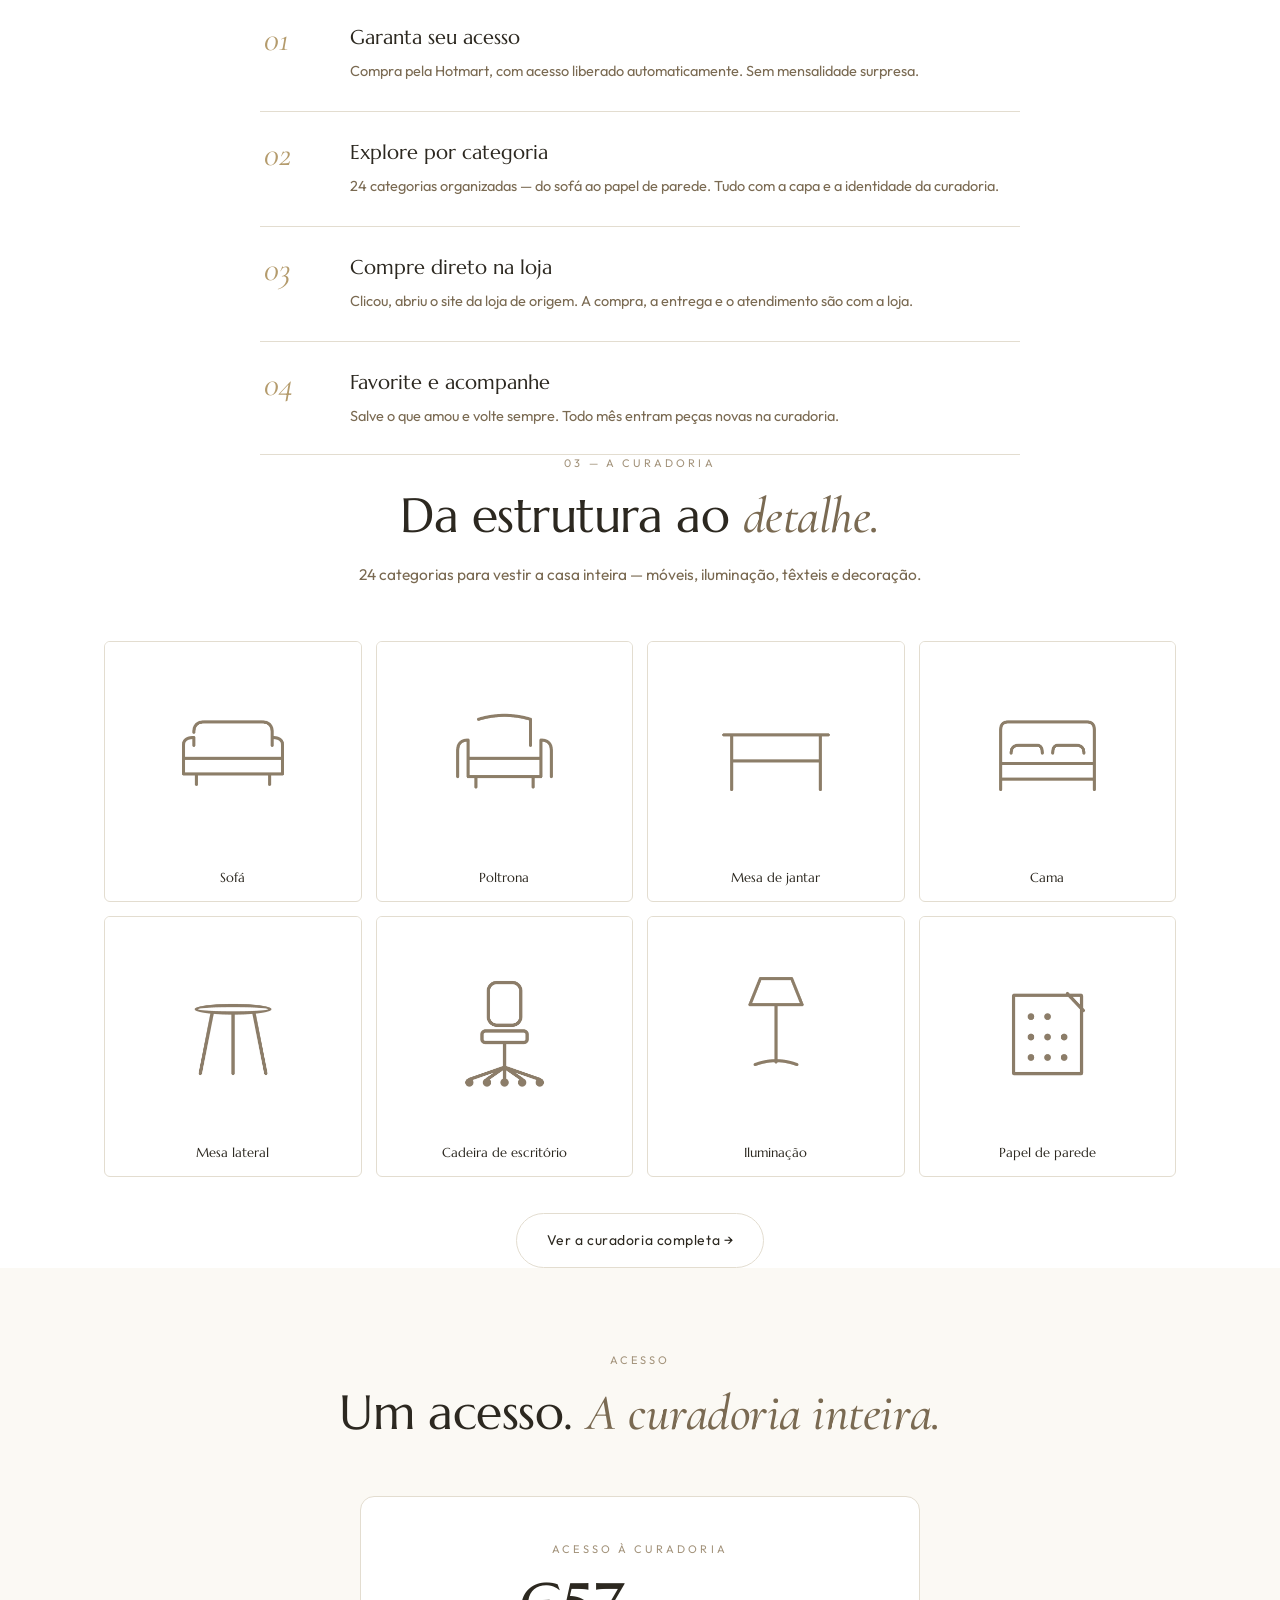
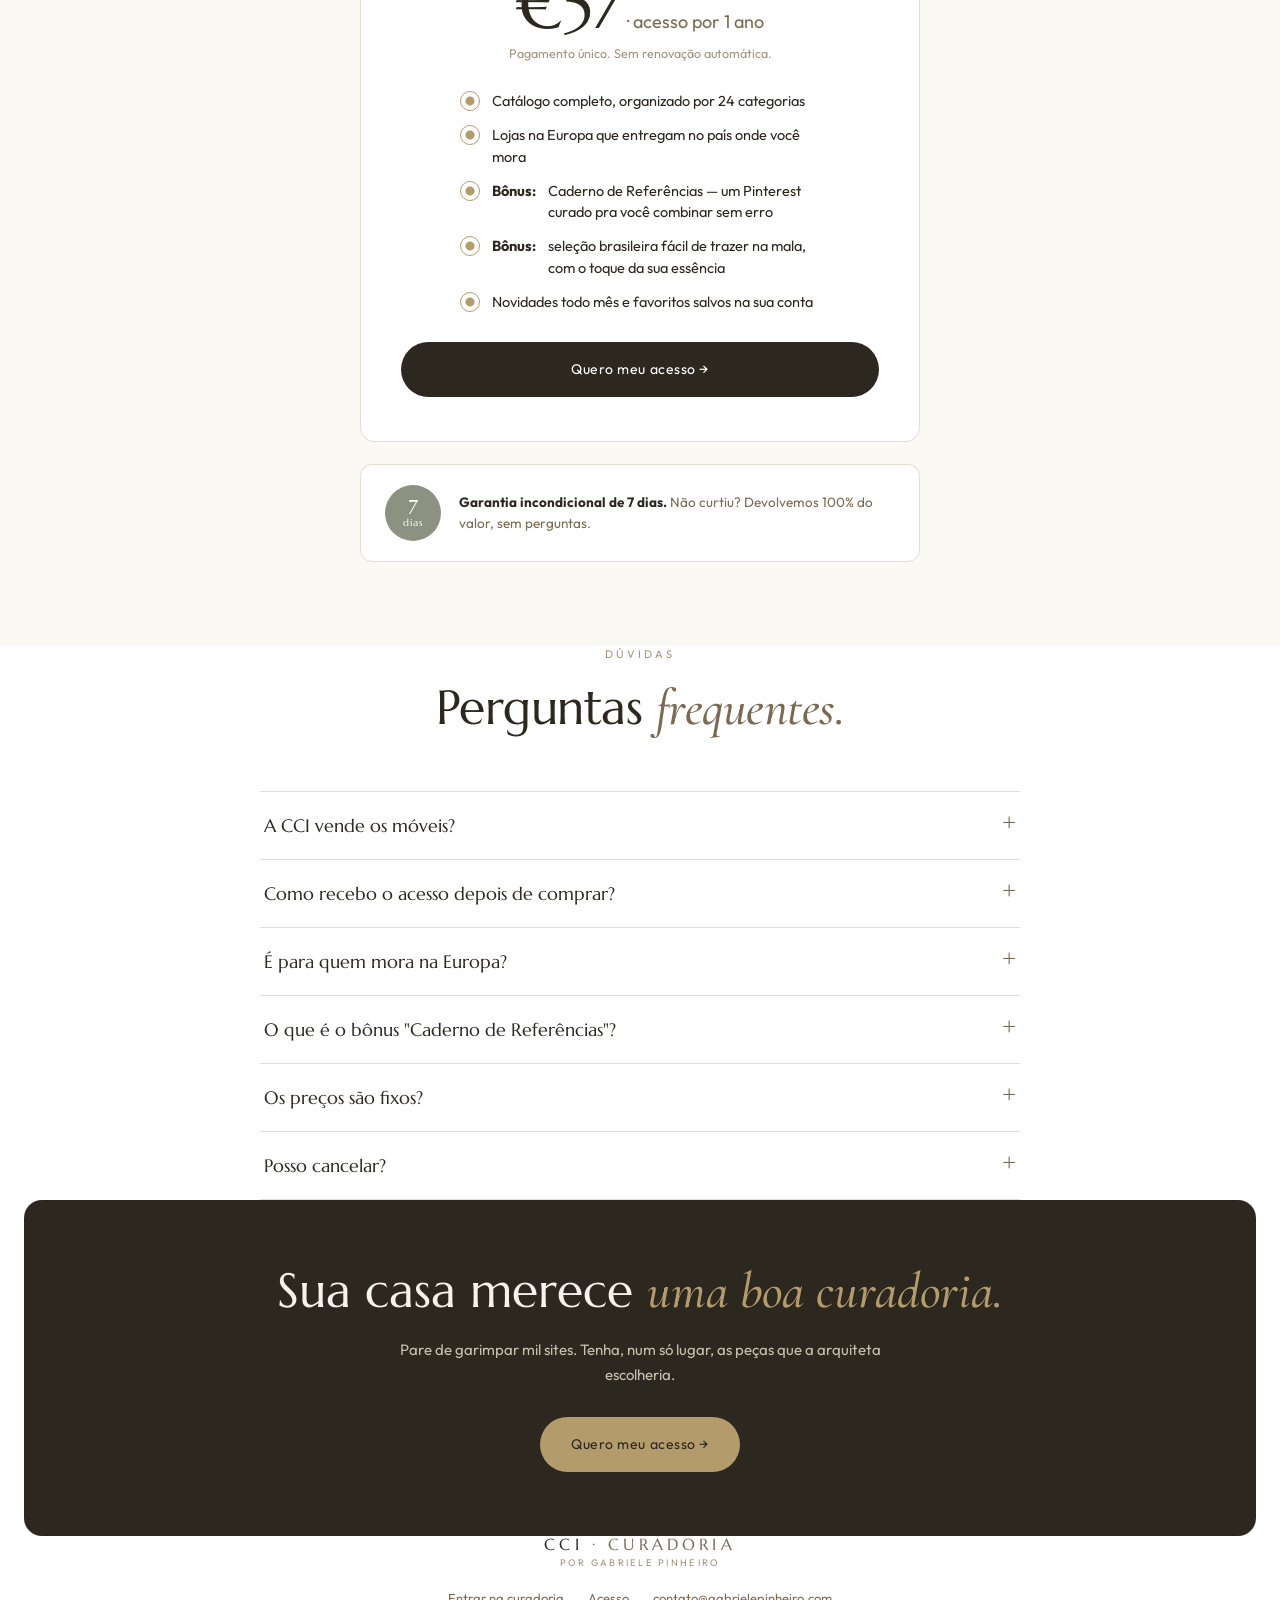
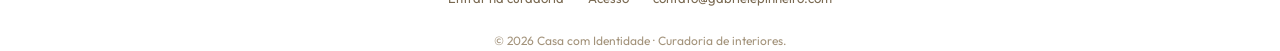
==== commit 9a67e188: "Renomeia bônus para 'Caderno de Referências'" ====
--- a/vendas.html
+++ b/vendas.html
@@ -4,7 +4,7 @@
 <meta charset="UTF-8">
 <meta name="viewport" content="width=device-width, initial-scale=1.0">
 <title>Casa com Identidade · Acesso à Curadoria</title>
-<meta name="description" content="Curadoria de interiores para brasileiros na Europa — móveis e decoração selecionados peça a peça pela arquiteta Gabriele Pinheiro. Com o bônus O Olhar da Curadoria e um toque brasileiro pra trazer na mala.">
+<meta name="description" content="Curadoria de interiores para brasileiros na Europa — móveis e decoração selecionados peça a peça pela arquiteta Gabriele Pinheiro. Com o bônus Caderno de Referências e um toque brasileiro pra trazer na mala.">
 <link rel="preconnect" href="https://fonts.googleapis.com">
 <link href="https://fonts.googleapis.com/css2?family=Marcellus&family=Cormorant+Garamond:ital,wght@0,500;1,500;1,600&family=Outfit:wght@300;400;500;600;700&display=swap" rel="stylesheet">
 <style>
@@ -243,7 +243,7 @@
       <ul class="incl">
         <li>Catálogo completo, organizado por 24 categorias</li>
         <li>Lojas na Europa que entregam no país onde você mora</li>
-        <li><b>Bônus:</b> O Olhar da Curadoria — uma curadoria no Pinterest pra você combinar sem erro</li>
+        <li><b>Bônus:</b> Caderno de Referências — um Pinterest curado pra você combinar sem erro</li>
         <li><b>Bônus:</b> seleção brasileira fácil de trazer na mala, com o toque da sua essência</li>
         <li>Novidades todo mês e favoritos salvos na sua conta</li>
       </ul>
@@ -266,7 +266,7 @@
     <details><summary>A CCI vende os móveis?</summary><p>Não. A Casa com Identidade é uma curadoria indicativa. A compra acontece diretamente no site da loja de origem — nós apenas selecionamos e organizamos as melhores peças para você.</p></details>
     <details><summary>Como recebo o acesso depois de comprar?</summary><p>O acesso é liberado automaticamente pela Hotmart após a compra. Você entra com seu e-mail e já começa a navegar.</p></details>
     <details><summary>É para quem mora na Europa?</summary><p>Sim — a curadoria é pensada para brasileiros que vivem na Europa. Você filtra pelo país europeu onde mora e vê as lojas que entregam aí, em euro. Como bônus, há uma seleção brasileira de itens fáceis de trazer na mala — decoração, arte e têxteis — o toque da sua essência na casa que você construiu na Europa.</p></details>
-    <details><summary>O que é o bônus "O Olhar da Curadoria"?</summary><p>É uma curadoria no Pinterest, com boards montados pela Gabriele: referências de ambientes e combinações pra você treinar o olhar e montar os espaços com confiança — sem se sentir perdida diante de tantas opções.</p></details>
+    <details><summary>O que é o bônus "Caderno de Referências"?</summary><p>É um Pinterest curado pela Gabriele, com boards de ambientes e combinações: referências pra você treinar o olhar e montar os espaços com confiança — sem se sentir perdida diante de tantas opções.</p></details>
     <details><summary>Os preços são fixos?</summary><p>Mostramos uma faixa de preço por símbolos de moeda, como referência. O valor final é sempre o que estiver na loja de origem no momento da compra.</p></details>
     <details><summary>Posso cancelar?</summary><p>Você tem 7 dias de garantia incondicional. Não gostou, devolvemos 100% do valor.</p></details>
   </div>
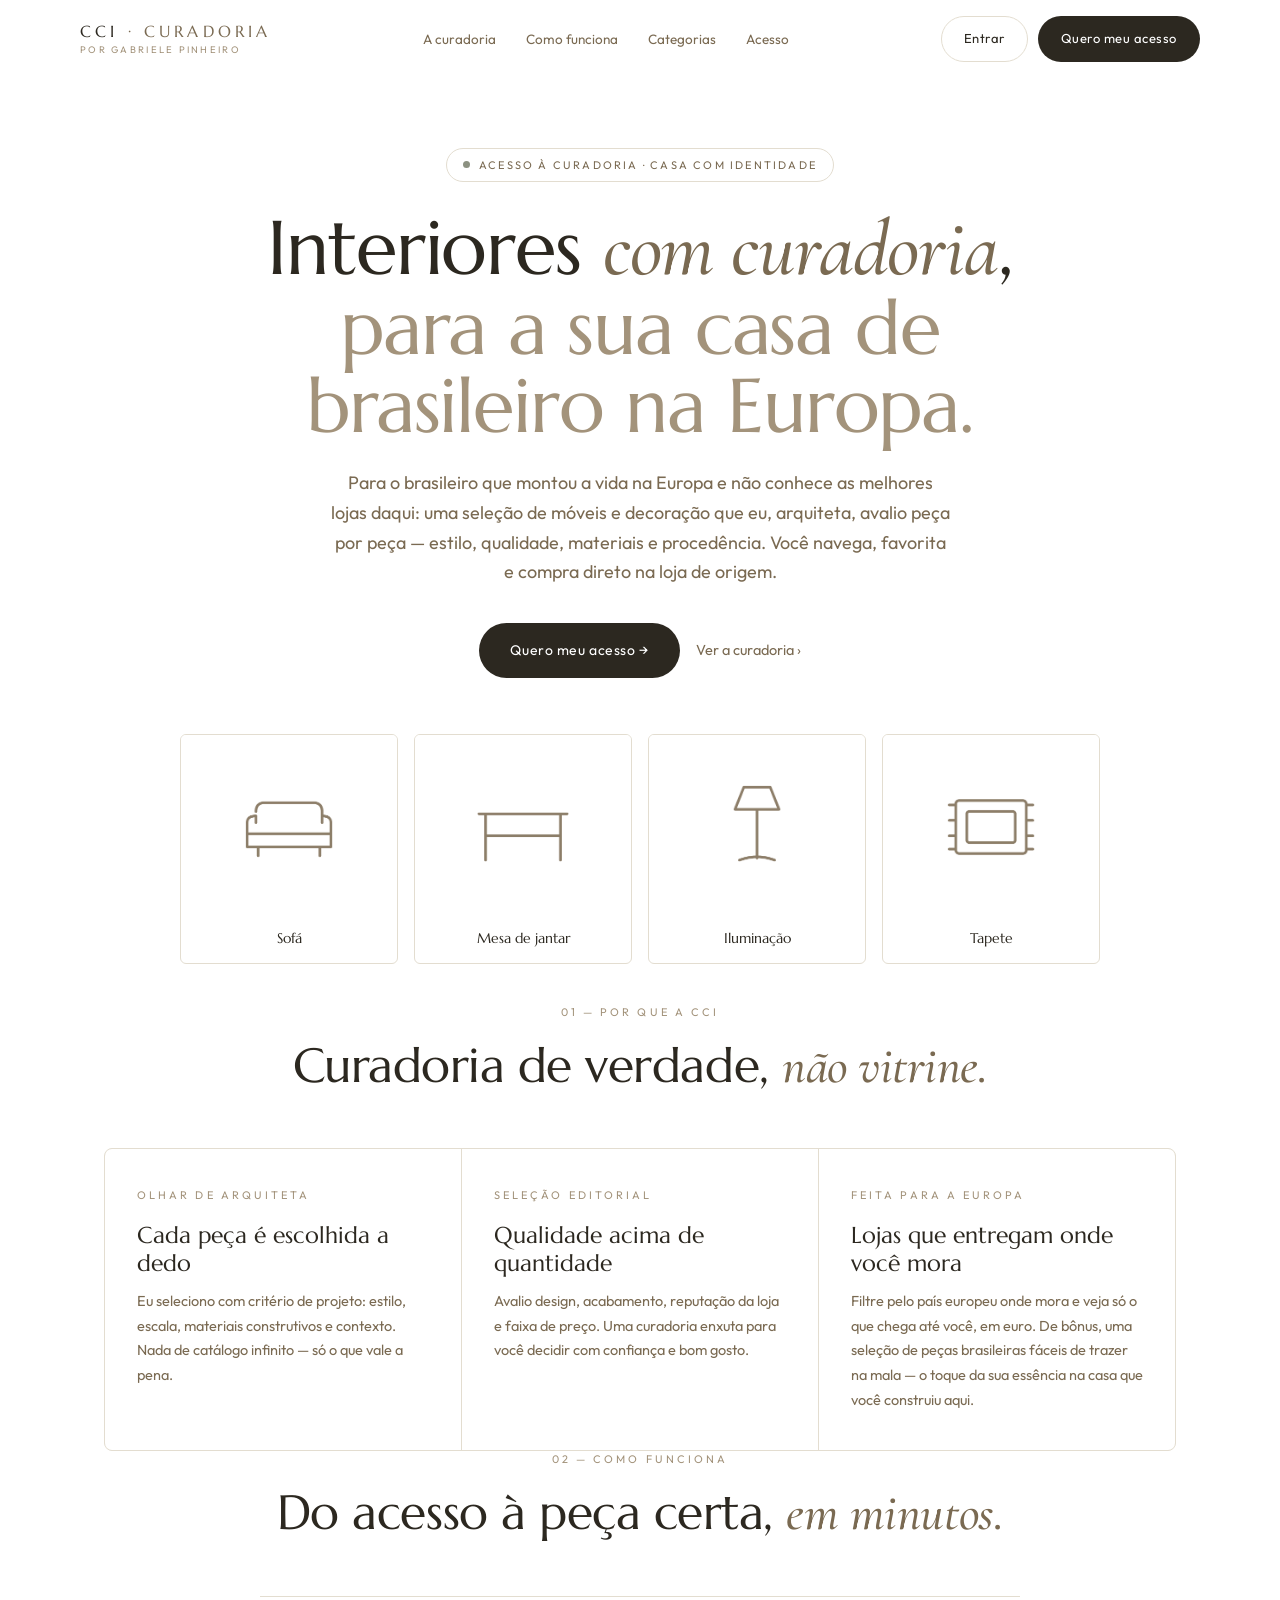
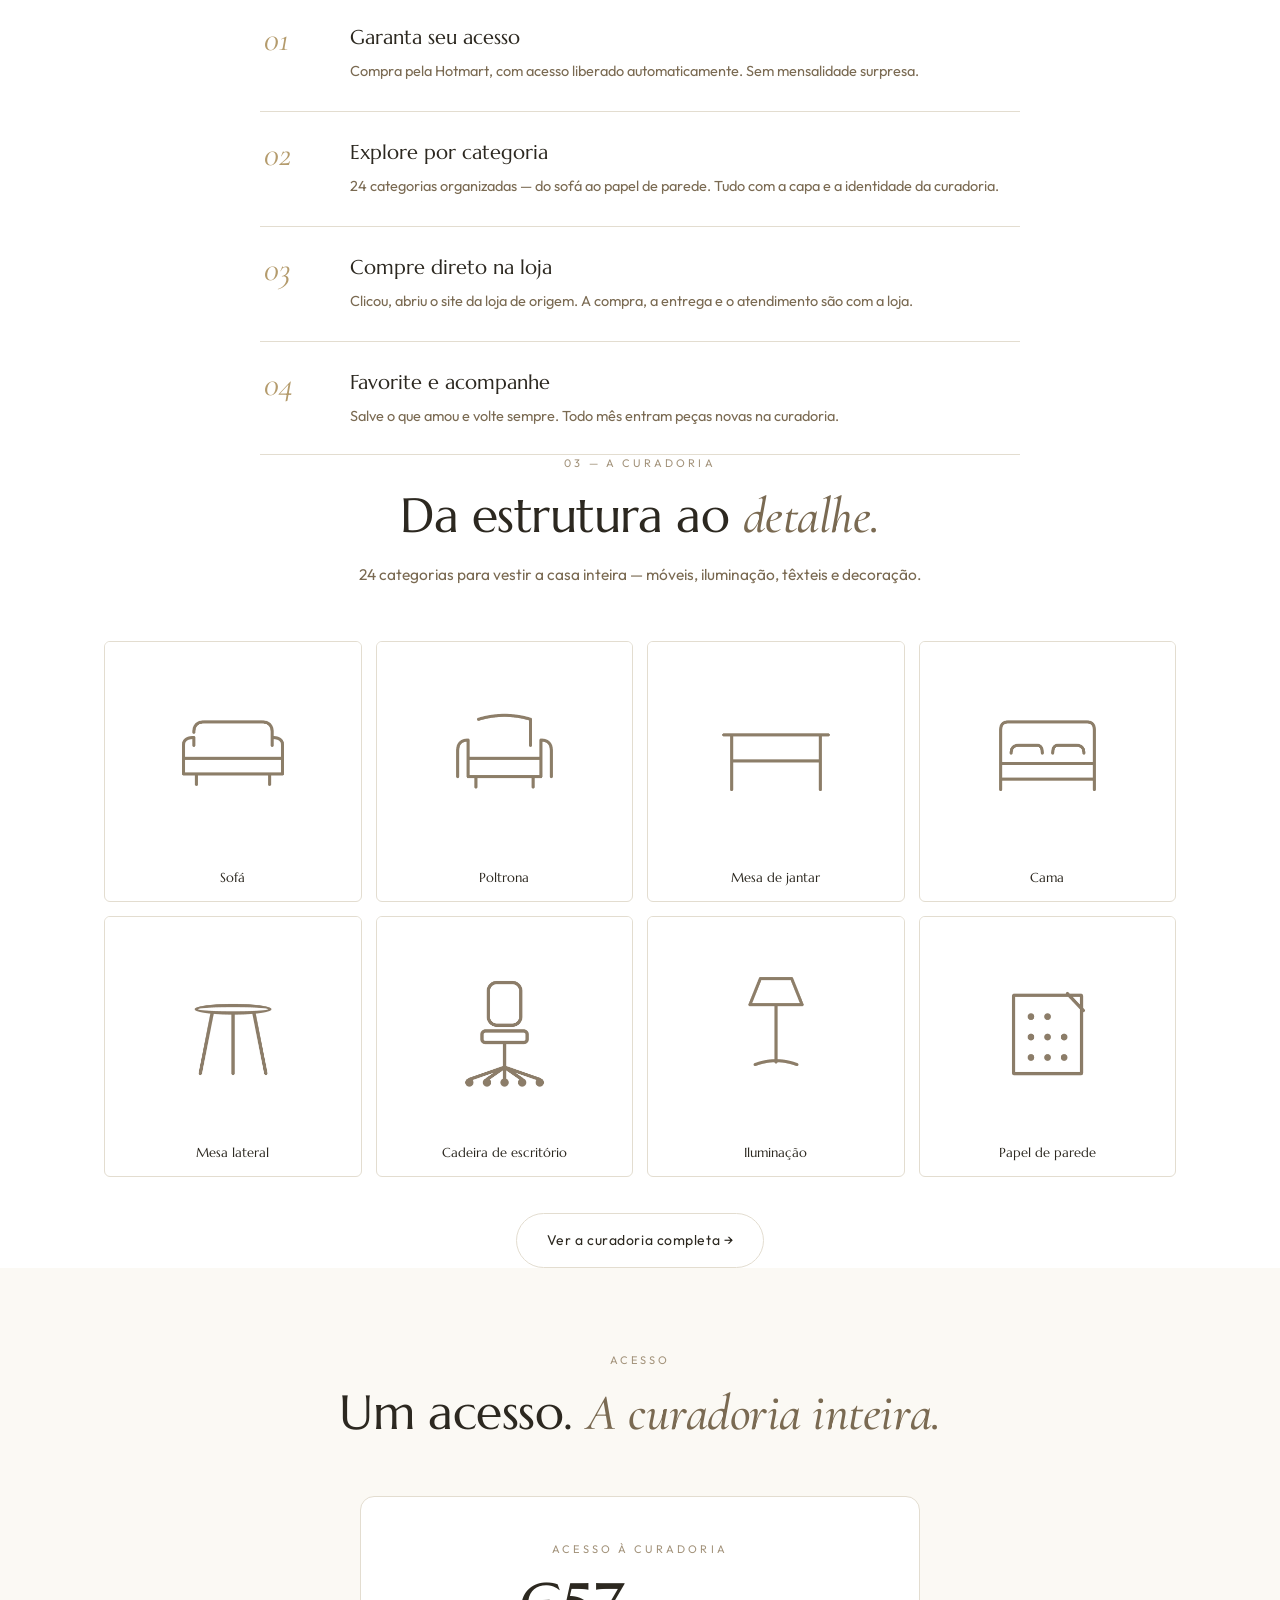
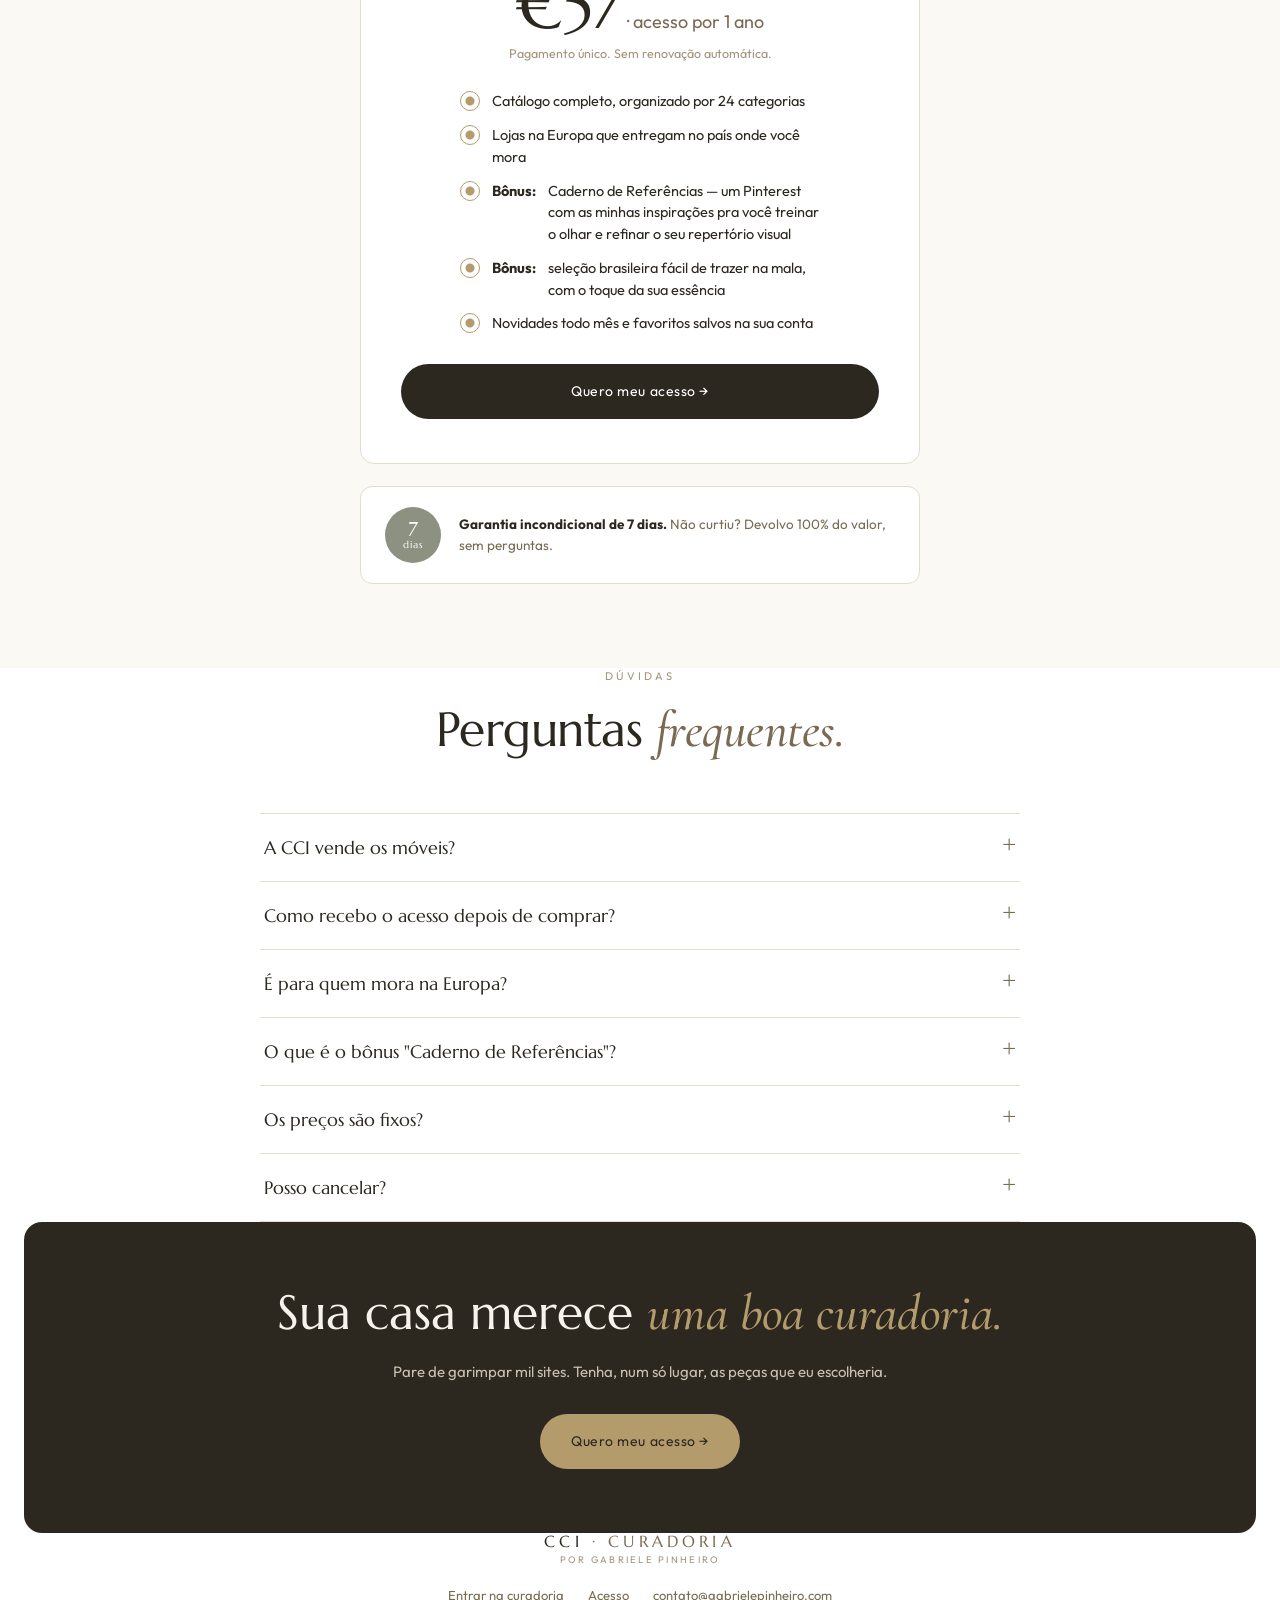
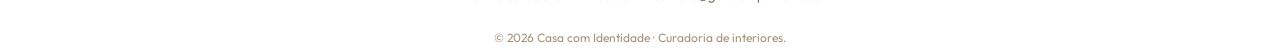
==== commit 65e4bece: "Voz em primeira pessoa, copy do bônus e botão de compra com checkout Hotmart" ====
--- a/vendas.html
+++ b/vendas.html
@@ -156,7 +156,7 @@
 <header class="hero wrap" id="topo">
   <span class="pill"><span class="dot"></span> Acesso à curadoria · Casa com Identidade</span>
   <h1>Interiores <span class="ital">com curadoria</span>,<br><span class="muted">para a sua casa de brasileiro na Europa.</span></h1>
-  <p class="lead">Para o brasileiro que montou a vida na Europa e não conhece as melhores lojas daqui: uma seleção de móveis e decoração avaliada peça por peça pela arquiteta Gabriele Pinheiro — estilo, qualidade, materiais e procedência. Você navega, favorita e compra direto na loja de origem.</p>
+  <p class="lead">Para o brasileiro que montou a vida na Europa e não conhece as melhores lojas daqui: uma seleção de móveis e decoração que eu, arquiteta, avalio peça por peça — estilo, qualidade, materiais e procedência. Você navega, favorita e compra direto na loja de origem.</p>
   <div class="actions">
     <a class="btn btn-dark btn-lg" href="#preco">Quero meu acesso →</a>
     <a class="link-arrow" href="./index.html">Ver a curadoria ›</a>
@@ -180,12 +180,12 @@
     <div class="col">
       <span class="eyebrow">Olhar de arquiteta</span>
       <h3>Cada peça é escolhida a dedo</h3>
-      <p>Gabriele seleciona com critério de projeto: estilo, escala, materiais construtivos e contexto. Nada de catálogo infinito — só o que vale a pena.</p>
+      <p>Eu seleciono com critério de projeto: estilo, escala, materiais construtivos e contexto. Nada de catálogo infinito — só o que vale a pena.</p>
     </div>
     <div class="col">
       <span class="eyebrow">Seleção editorial</span>
       <h3>Qualidade acima de quantidade</h3>
-      <p>Avaliamos design, acabamento, reputação da loja e faixa de preço. Uma curadoria enxuta para você decidir com confiança e bom gosto.</p>
+      <p>Avalio design, acabamento, reputação da loja e faixa de preço. Uma curadoria enxuta para você decidir com confiança e bom gosto.</p>
     </div>
     <div class="col">
       <span class="eyebrow">Feita para a Europa</span>
@@ -243,15 +243,15 @@
       <ul class="incl">
         <li>Catálogo completo, organizado por 24 categorias</li>
         <li>Lojas na Europa que entregam no país onde você mora</li>
-        <li><b>Bônus:</b> Caderno de Referências — um Pinterest curado pra você combinar sem erro</li>
+        <li><b>Bônus:</b> Caderno de Referências — um Pinterest com as minhas inspirações pra você treinar o olhar e refinar o seu repertório visual</li>
         <li><b>Bônus:</b> seleção brasileira fácil de trazer na mala, com o toque da sua essência</li>
         <li>Novidades todo mês e favoritos salvos na sua conta</li>
       </ul>
-      <a class="btn btn-dark btn-lg" href="#" style="width:100%;justify-content:center">Quero meu acesso →</a>
+      <a class="btn btn-dark btn-lg" href="https://pay.hotmart.com/H106199806T" target="_blank" rel="noopener" style="width:100%;justify-content:center">Quero meu acesso →</a>
     </div>
     <div class="guarantee">
       <div class="seal"><span class="seal-n">7</span><span class="seal-u">dias</span></div>
-      <p><b>Garantia incondicional de 7 dias.</b> Não curtiu? Devolvemos 100% do valor, sem perguntas.</p>
+      <p><b>Garantia incondicional de 7 dias.</b> Não curtiu? Devolvo 100% do valor, sem perguntas.</p>
     </div>
   </div>
 </section>
@@ -263,20 +263,20 @@
     <h2>Perguntas <span class="ital">frequentes.</span></h2>
   </div>
   <div class="faq">
-    <details><summary>A CCI vende os móveis?</summary><p>Não. A Casa com Identidade é uma curadoria indicativa. A compra acontece diretamente no site da loja de origem — nós apenas selecionamos e organizamos as melhores peças para você.</p></details>
+    <details><summary>A CCI vende os móveis?</summary><p>Não. A Casa com Identidade é uma curadoria indicativa. A compra acontece diretamente no site da loja de origem — eu apenas seleciono e organizo as melhores peças para você.</p></details>
     <details><summary>Como recebo o acesso depois de comprar?</summary><p>O acesso é liberado automaticamente pela Hotmart após a compra. Você entra com seu e-mail e já começa a navegar.</p></details>
     <details><summary>É para quem mora na Europa?</summary><p>Sim — a curadoria é pensada para brasileiros que vivem na Europa. Você filtra pelo país europeu onde mora e vê as lojas que entregam aí, em euro. Como bônus, há uma seleção brasileira de itens fáceis de trazer na mala — decoração, arte e têxteis — o toque da sua essência na casa que você construiu na Europa.</p></details>
-    <details><summary>O que é o bônus "Caderno de Referências"?</summary><p>É um Pinterest curado pela Gabriele, com boards de ambientes e combinações: referências pra você treinar o olhar e montar os espaços com confiança — sem se sentir perdida diante de tantas opções.</p></details>
-    <details><summary>Os preços são fixos?</summary><p>Mostramos uma faixa de preço por símbolos de moeda, como referência. O valor final é sempre o que estiver na loja de origem no momento da compra.</p></details>
-    <details><summary>Posso cancelar?</summary><p>Você tem 7 dias de garantia incondicional. Não gostou, devolvemos 100% do valor.</p></details>
+    <details><summary>O que é o bônus "Caderno de Referências"?</summary><p>É um Pinterest com as minhas inspirações: boards de ambientes e combinações pra você treinar o olhar e refinar o seu repertório visual — assim você monta os espaços com confiança, sem se sentir perdida diante de tantas opções.</p></details>
+    <details><summary>Os preços são fixos?</summary><p>Mostro uma faixa de preço por símbolos de moeda, como referência. O valor final é sempre o que estiver na loja de origem no momento da compra.</p></details>
+    <details><summary>Posso cancelar?</summary><p>Você tem 7 dias de garantia incondicional. Não gostou, devolvo 100% do valor.</p></details>
   </div>
 </section>
 
 <!-- FINAL CTA -->
 <div class="final">
   <h2>Sua casa merece <span class="ital">uma boa curadoria.</span></h2>
-  <p>Pare de garimpar mil sites. Tenha, num só lugar, as peças que a arquiteta escolheria.</p>
-  <a class="btn btn-dark btn-lg" href="#">Quero meu acesso →</a>
+  <p>Pare de garimpar mil sites. Tenha, num só lugar, as peças que eu escolheria.</p>
+  <a class="btn btn-dark btn-lg" href="https://pay.hotmart.com/H106199806T" target="_blank" rel="noopener">Quero meu acesso →</a>
 </div>
 
 <!-- FOOTER -->
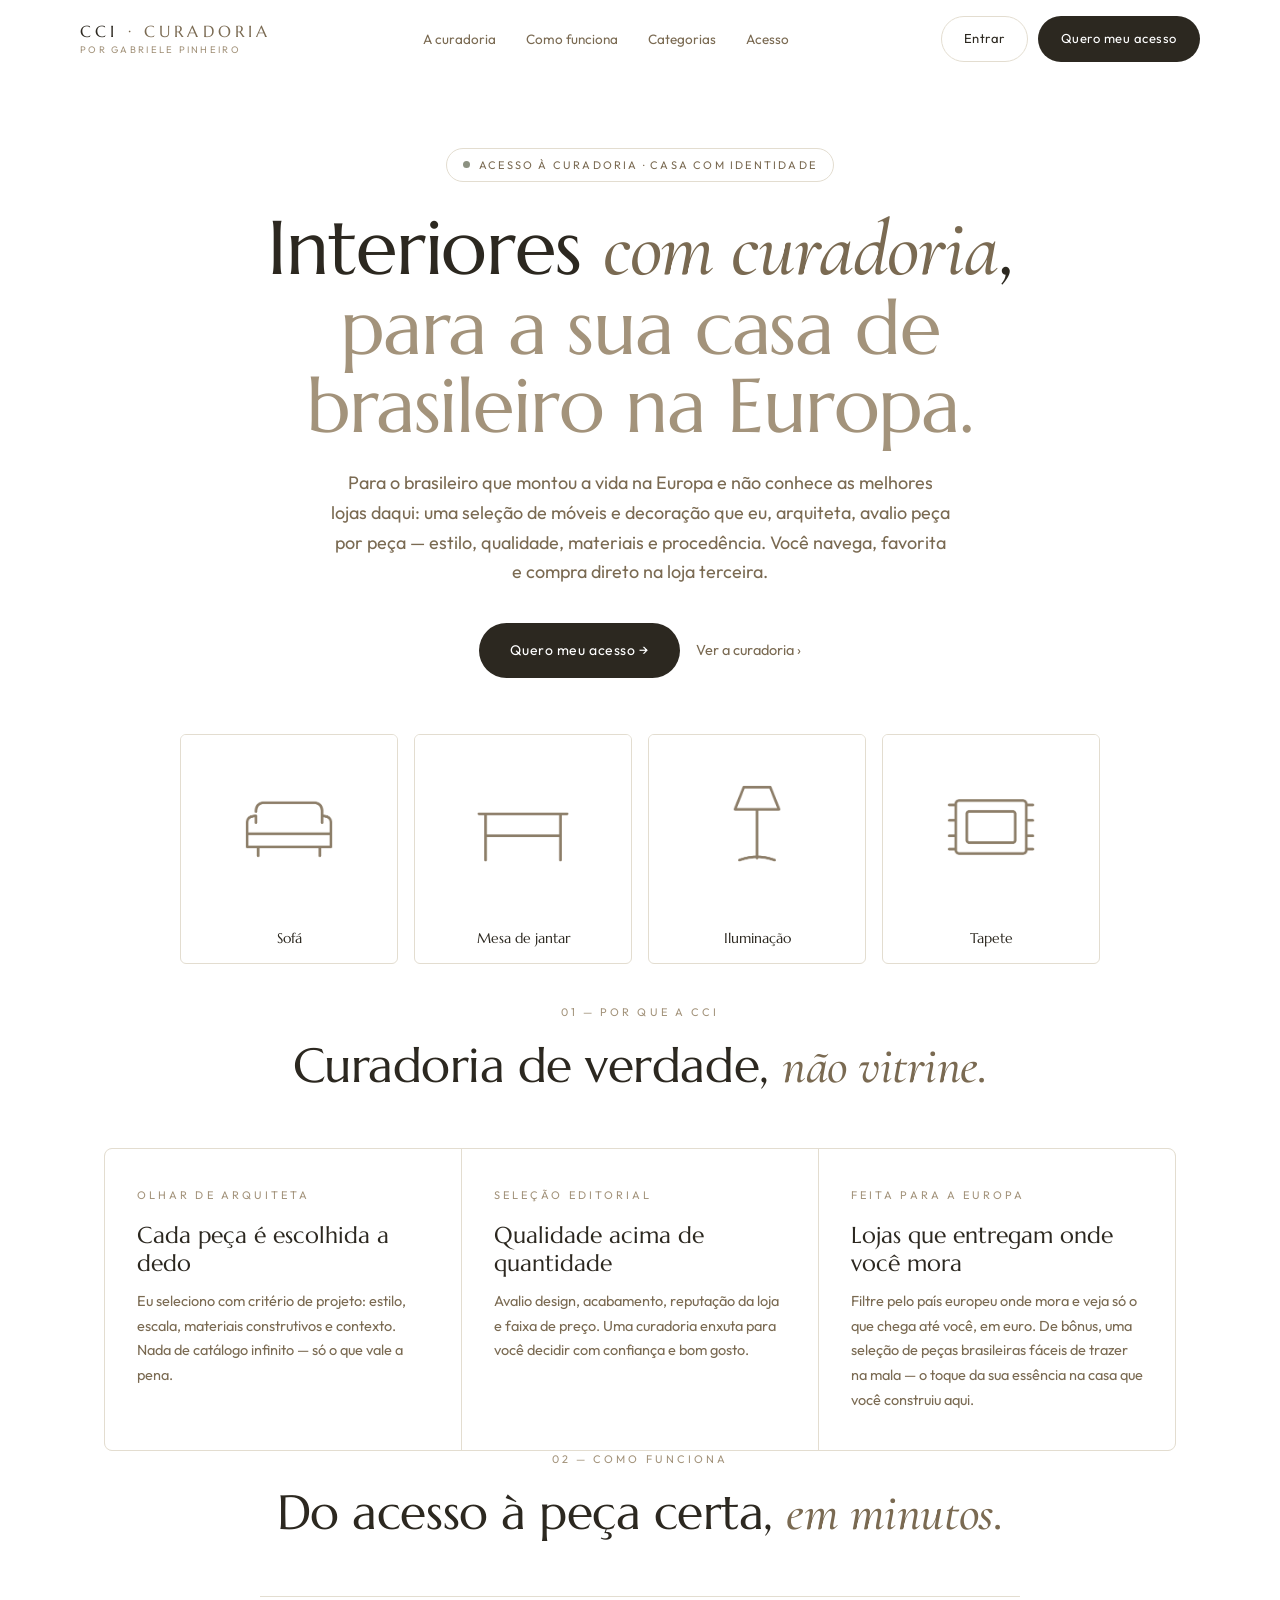
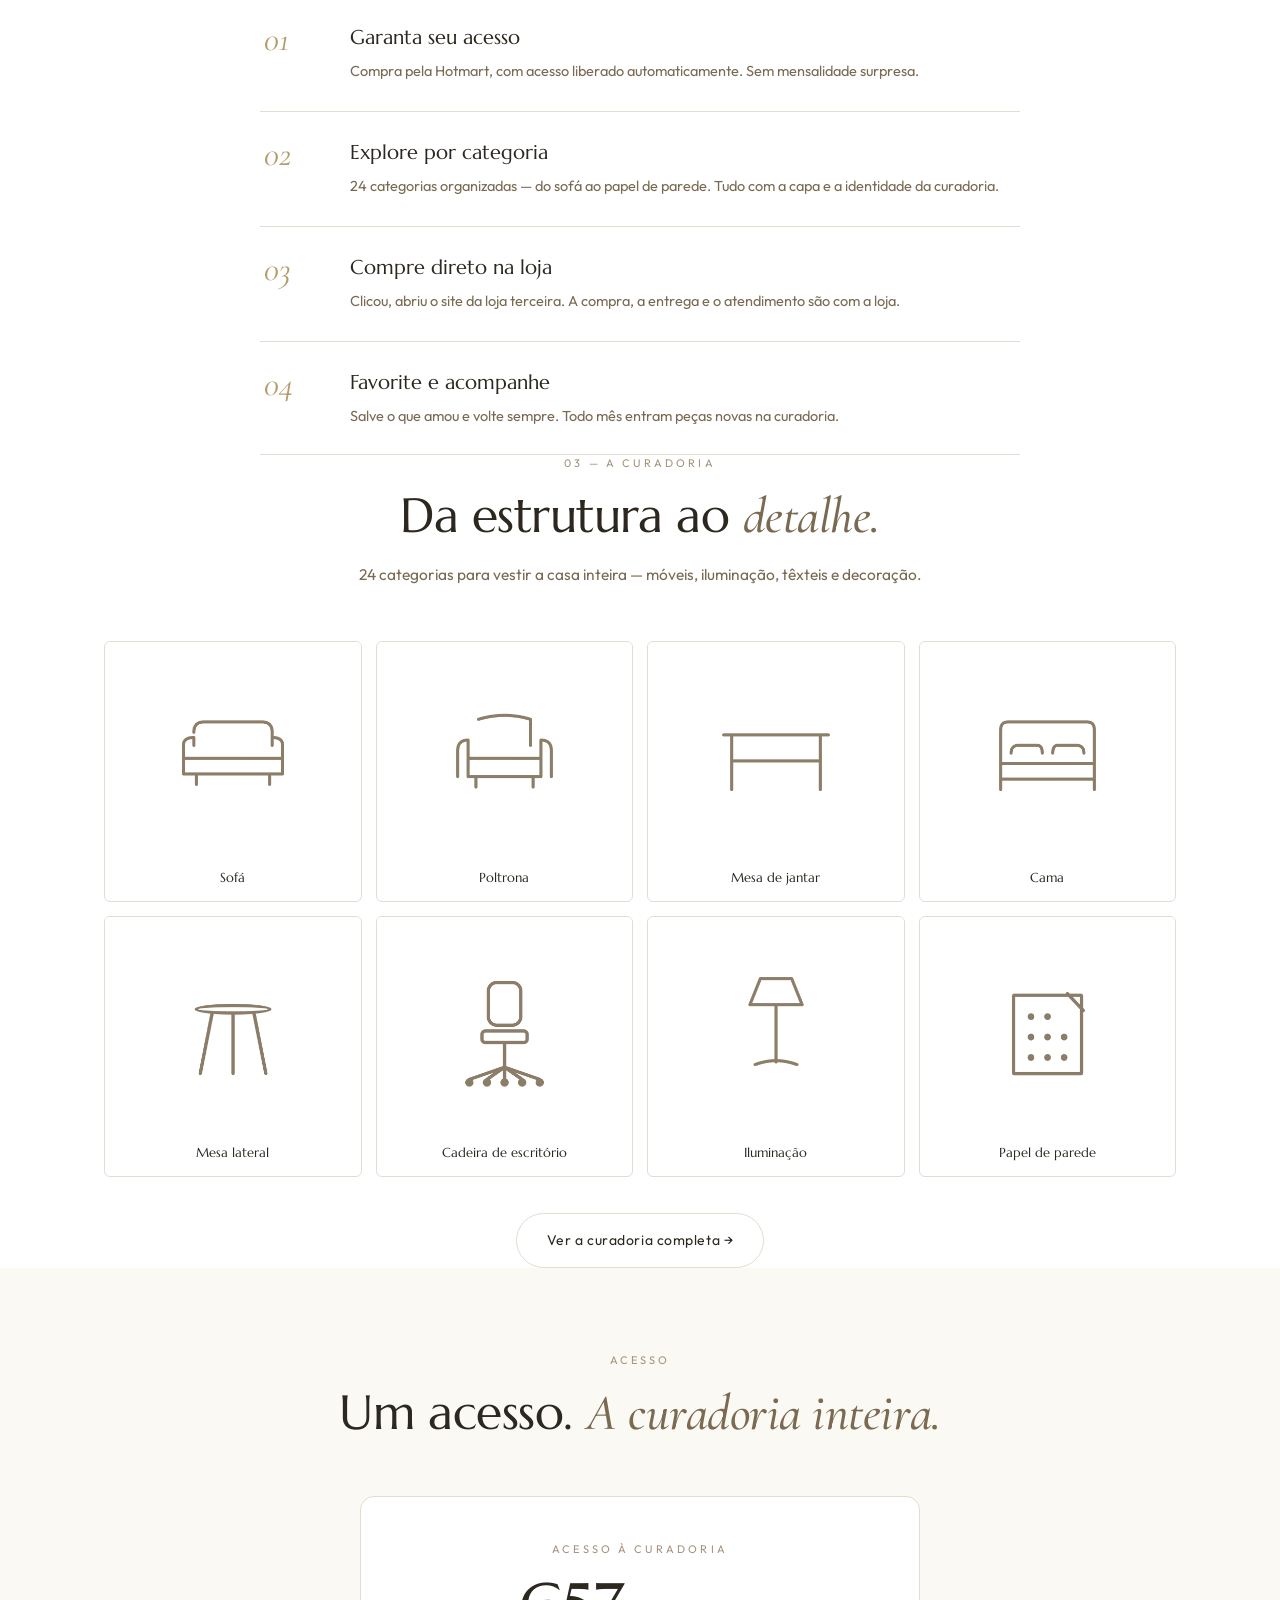
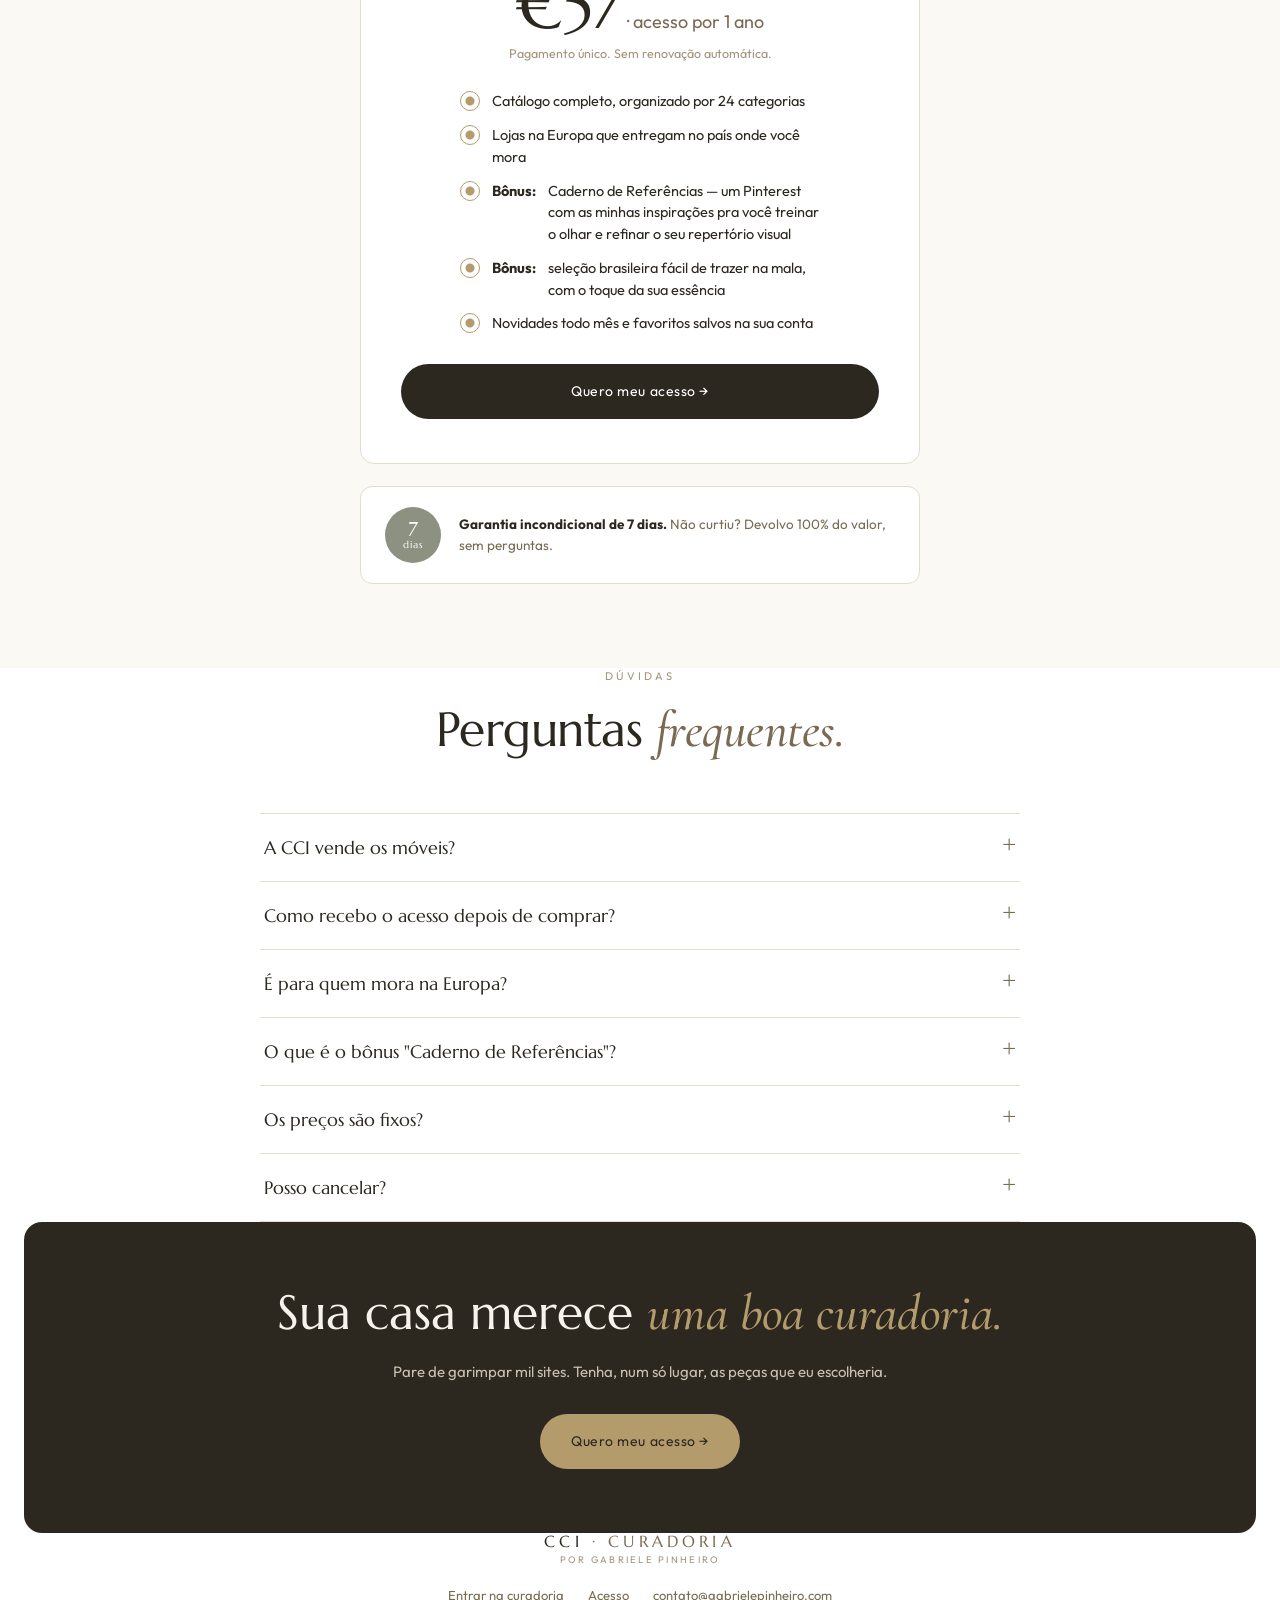
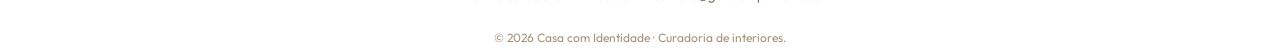
==== commit e8fcfc98: "Corrige clique nas capas (setCat), texto da aba Brasil e 'loja de origem'->'lojas terceiras'" ====
--- a/vendas.html
+++ b/vendas.html
@@ -156,7 +156,7 @@
 <header class="hero wrap" id="topo">
   <span class="pill"><span class="dot"></span> Acesso à curadoria · Casa com Identidade</span>
   <h1>Interiores <span class="ital">com curadoria</span>,<br><span class="muted">para a sua casa de brasileiro na Europa.</span></h1>
-  <p class="lead">Para o brasileiro que montou a vida na Europa e não conhece as melhores lojas daqui: uma seleção de móveis e decoração que eu, arquiteta, avalio peça por peça — estilo, qualidade, materiais e procedência. Você navega, favorita e compra direto na loja de origem.</p>
+  <p class="lead">Para o brasileiro que montou a vida na Europa e não conhece as melhores lojas daqui: uma seleção de móveis e decoração que eu, arquiteta, avalio peça por peça — estilo, qualidade, materiais e procedência. Você navega, favorita e compra direto na loja terceira.</p>
   <div class="actions">
     <a class="btn btn-dark btn-lg" href="#preco">Quero meu acesso →</a>
     <a class="link-arrow" href="./index.html">Ver a curadoria ›</a>
@@ -204,7 +204,7 @@
   <div class="steps">
     <div class="step"><div class="num">01</div><div><h3>Garanta seu acesso</h3><p>Compra pela Hotmart, com acesso liberado automaticamente. Sem mensalidade surpresa.</p></div></div>
     <div class="step"><div class="num">02</div><div><h3>Explore por categoria</h3><p>24 categorias organizadas — do sofá ao papel de parede. Tudo com a capa e a identidade da curadoria.</p></div></div>
-    <div class="step"><div class="num">03</div><div><h3>Compre direto na loja</h3><p>Clicou, abriu o site da loja de origem. A compra, a entrega e o atendimento são com a loja.</p></div></div>
+    <div class="step"><div class="num">03</div><div><h3>Compre direto na loja</h3><p>Clicou, abriu o site da loja terceira. A compra, a entrega e o atendimento são com a loja.</p></div></div>
     <div class="step"><div class="num">04</div><div><h3>Favorite e acompanhe</h3><p>Salve o que amou e volte sempre. Todo mês entram peças novas na curadoria.</p></div></div>
   </div>
 </section>
@@ -263,11 +263,11 @@
     <h2>Perguntas <span class="ital">frequentes.</span></h2>
   </div>
   <div class="faq">
-    <details><summary>A CCI vende os móveis?</summary><p>Não. A Casa com Identidade é uma curadoria indicativa. A compra acontece diretamente no site da loja de origem — eu apenas seleciono e organizo as melhores peças para você.</p></details>
+    <details><summary>A CCI vende os móveis?</summary><p>Não. A Casa com Identidade é uma curadoria indicativa. A compra acontece diretamente no site da loja terceira — eu apenas seleciono e organizo as melhores peças para você.</p></details>
     <details><summary>Como recebo o acesso depois de comprar?</summary><p>O acesso é liberado automaticamente pela Hotmart após a compra. Você entra com seu e-mail e já começa a navegar.</p></details>
     <details><summary>É para quem mora na Europa?</summary><p>Sim — a curadoria é pensada para brasileiros que vivem na Europa. Você filtra pelo país europeu onde mora e vê as lojas que entregam aí, em euro. Como bônus, há uma seleção brasileira de itens fáceis de trazer na mala — decoração, arte e têxteis — o toque da sua essência na casa que você construiu na Europa.</p></details>
     <details><summary>O que é o bônus "Caderno de Referências"?</summary><p>É um Pinterest com as minhas inspirações: boards de ambientes e combinações pra você treinar o olhar e refinar o seu repertório visual — assim você monta os espaços com confiança, sem se sentir perdida diante de tantas opções.</p></details>
-    <details><summary>Os preços são fixos?</summary><p>Mostro uma faixa de preço por símbolos de moeda, como referência. O valor final é sempre o que estiver na loja de origem no momento da compra.</p></details>
+    <details><summary>Os preços são fixos?</summary><p>Mostro uma faixa de preço por símbolos de moeda, como referência. O valor final é sempre o que estiver na loja terceira no momento da compra.</p></details>
     <details><summary>Posso cancelar?</summary><p>Você tem 7 dias de garantia incondicional. Não gostou, devolvo 100% do valor.</p></details>
   </div>
 </section>
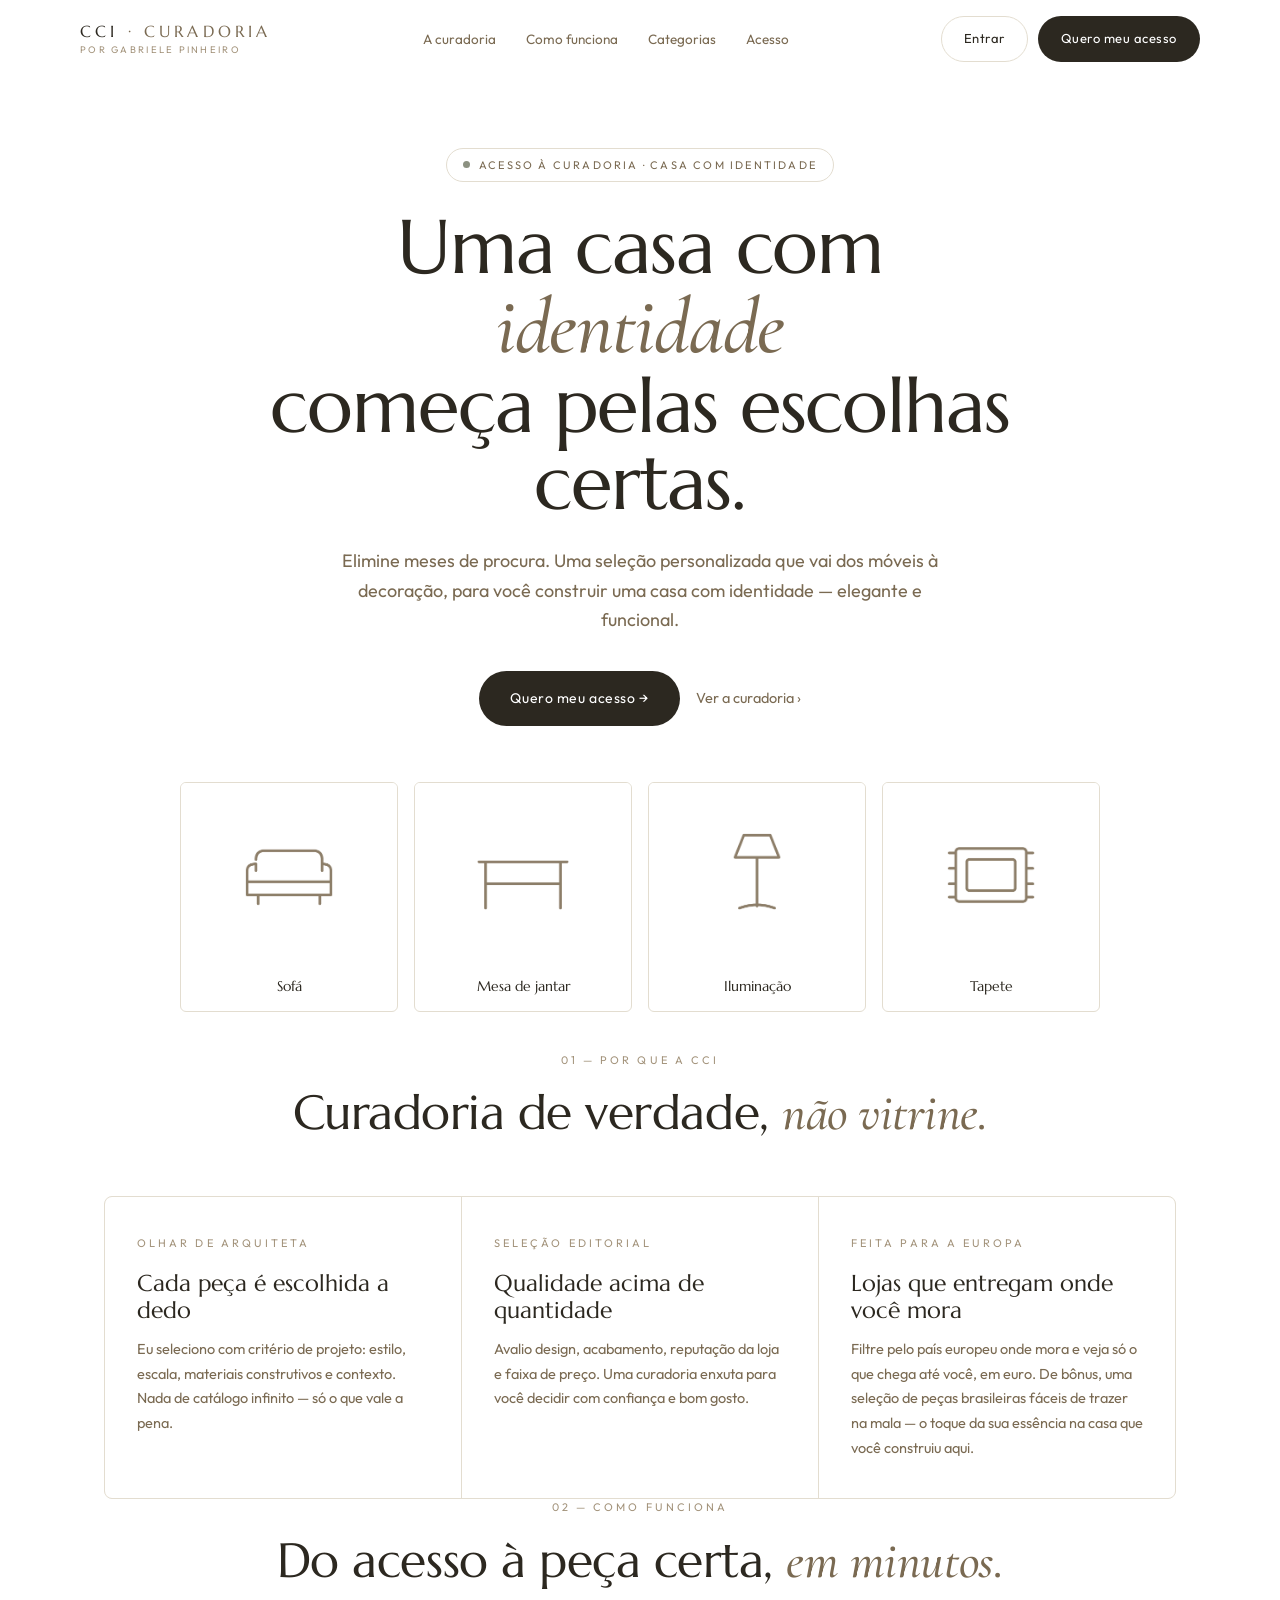
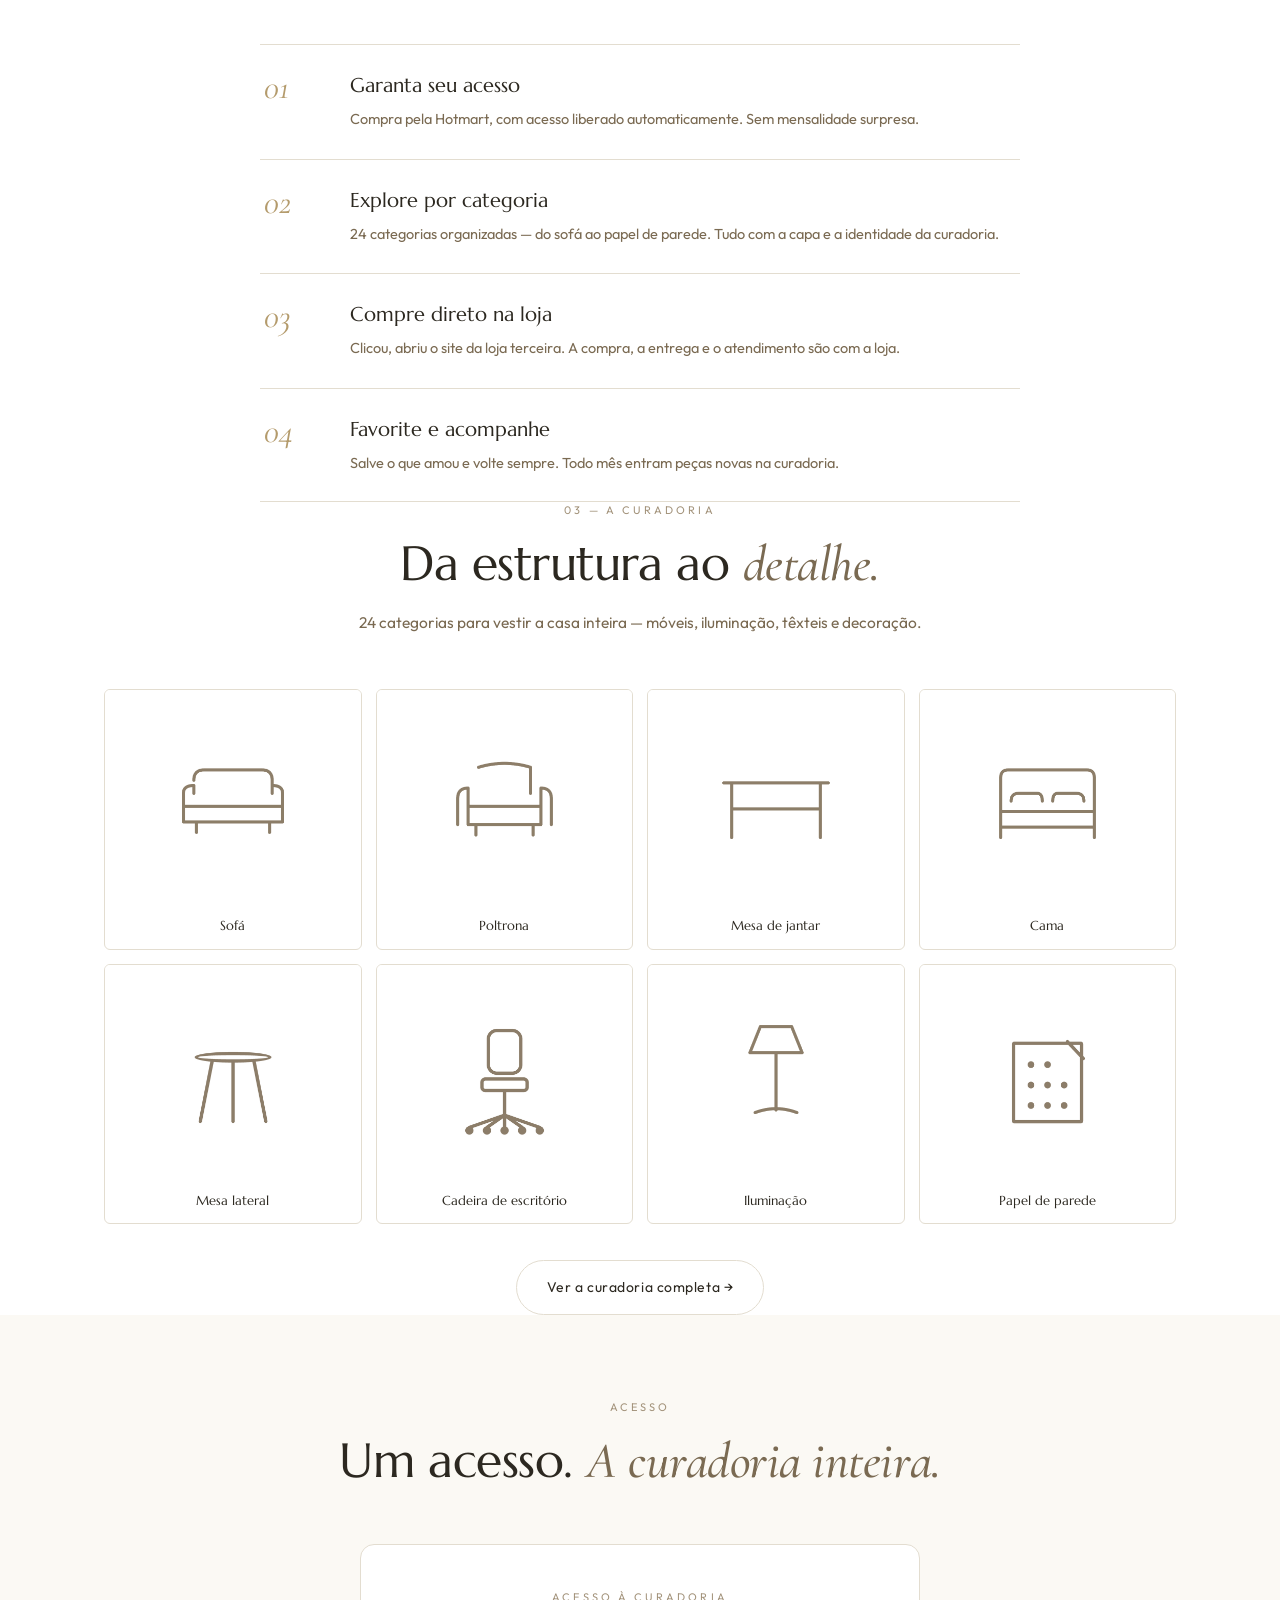
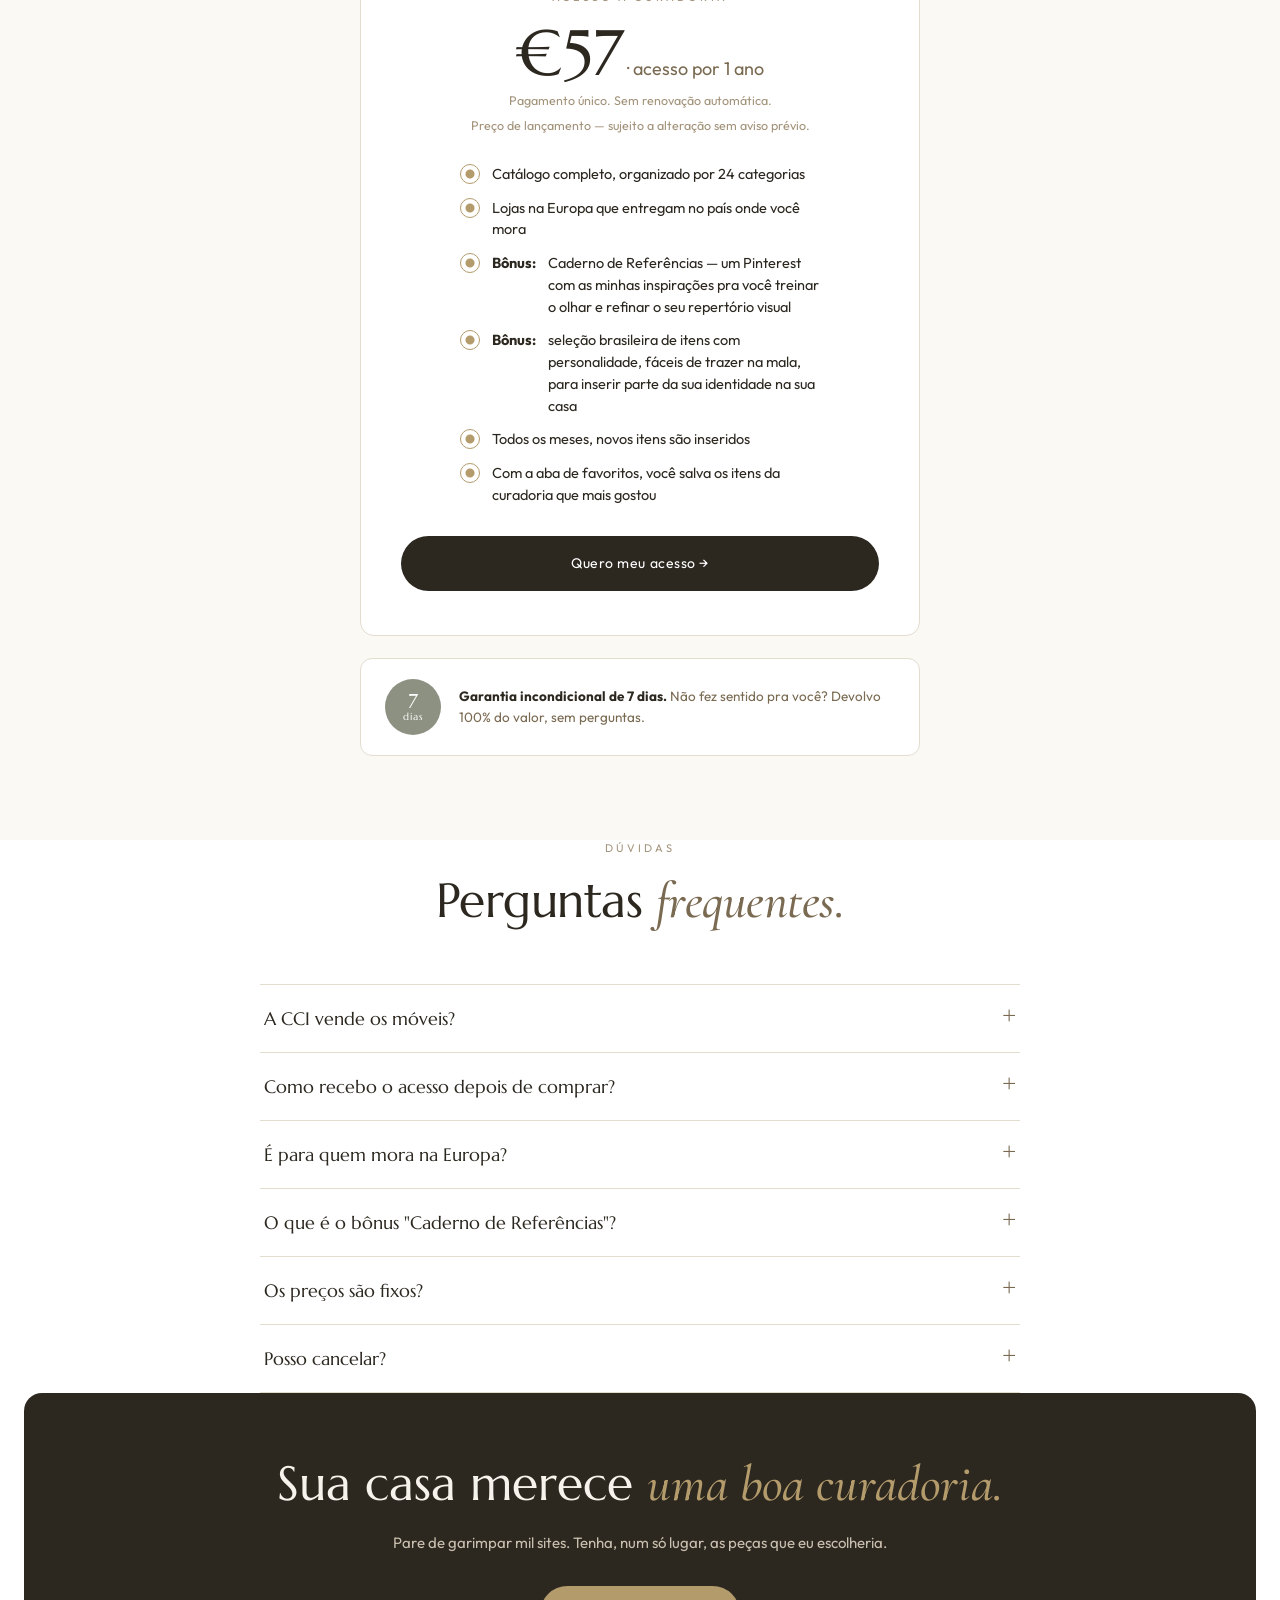
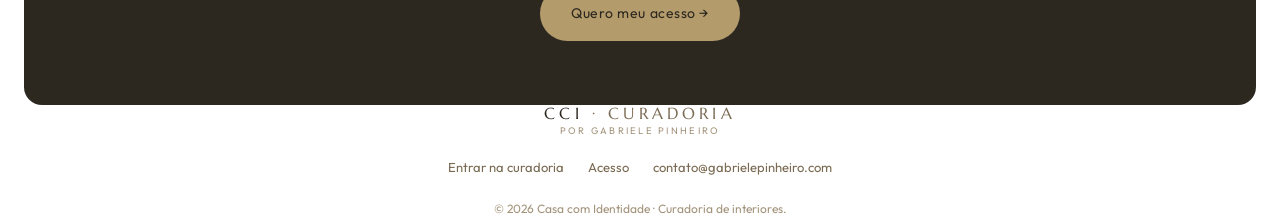
==== commit 6d2dd979: "Página de vendas: novos textos (hero, bônus, garantia, preço de lançamento) e alinhamento das coluna" ====
--- a/vendas.html
+++ b/vendas.html
@@ -69,7 +69,8 @@
   .cols{display:grid;grid-template-columns:repeat(3,1fr);gap:1px;background:var(--line);border:1px solid var(--line);border-radius:8px;overflow:hidden}
   .col{background:#fff;padding:38px 32px}
   .col .eyebrow{display:block;margin-bottom:18px}
-  .col h3{font-family:'Marcellus',serif;font-weight:400;font-size:23px;line-height:1.2;margin-bottom:12px}
+  .col h3{font-family:'Marcellus',serif;font-weight:400;font-size:23px;line-height:1.2;margin-bottom:12px;min-height:2.4em}
+  @media(max-width:760px){ .col h3{min-height:0} }
   .col p{color:var(--bronze);font-size:14.5px;line-height:1.7}
   @media(max-width:760px){ .cols{grid-template-columns:1fr} }
 
@@ -155,8 +156,8 @@
 <!-- HERO -->
 <header class="hero wrap" id="topo">
   <span class="pill"><span class="dot"></span> Acesso à curadoria · Casa com Identidade</span>
-  <h1>Interiores <span class="ital">com curadoria</span>,<br><span class="muted">para a sua casa de brasileiro na Europa.</span></h1>
-  <p class="lead">Para o brasileiro que montou a vida na Europa e não conhece as melhores lojas daqui: uma seleção de móveis e decoração que eu, arquiteta, avalio peça por peça — estilo, qualidade, materiais e procedência. Você navega, favorita e compra direto na loja terceira.</p>
+  <h1>Uma casa com <span class="ital">identidade</span><br>começa pelas escolhas certas.</h1>
+  <p class="lead">Elimine meses de procura. Uma seleção personalizada que vai dos móveis à decoração, para você construir uma casa com identidade — elegante e funcional.</p>
   <div class="actions">
     <a class="btn btn-dark btn-lg" href="#preco">Quero meu acesso →</a>
     <a class="link-arrow" href="./index.html">Ver a curadoria ›</a>
@@ -240,18 +241,20 @@
       <span class="eyebrow">Acesso à curadoria</span>
       <div class="value">€57<small> · acesso por 1 ano</small></div>
       <div class="note">Pagamento único. Sem renovação automática.</div>
+      <div class="note">Preço de lançamento — sujeito a alteração sem aviso prévio.</div>
       <ul class="incl">
         <li>Catálogo completo, organizado por 24 categorias</li>
         <li>Lojas na Europa que entregam no país onde você mora</li>
         <li><b>Bônus:</b> Caderno de Referências — um Pinterest com as minhas inspirações pra você treinar o olhar e refinar o seu repertório visual</li>
-        <li><b>Bônus:</b> seleção brasileira fácil de trazer na mala, com o toque da sua essência</li>
-        <li>Novidades todo mês e favoritos salvos na sua conta</li>
+        <li><b>Bônus:</b> seleção brasileira de itens com personalidade, fáceis de trazer na mala, para inserir parte da sua identidade na sua casa</li>
+        <li>Todos os meses, novos itens são inseridos</li>
+        <li>Com a aba de favoritos, você salva os itens da curadoria que mais gostou</li>
       </ul>
       <a class="btn btn-dark btn-lg" href="https://pay.hotmart.com/H106199806T" target="_blank" rel="noopener" style="width:100%;justify-content:center">Quero meu acesso →</a>
     </div>
     <div class="guarantee">
       <div class="seal"><span class="seal-n">7</span><span class="seal-u">dias</span></div>
-      <p><b>Garantia incondicional de 7 dias.</b> Não curtiu? Devolvo 100% do valor, sem perguntas.</p>
+      <p><b>Garantia incondicional de 7 dias.</b> Não fez sentido pra você? Devolvo 100% do valor, sem perguntas.</p>
     </div>
   </div>
 </section>
@@ -268,7 +271,7 @@
     <details><summary>É para quem mora na Europa?</summary><p>Sim — a curadoria é pensada para brasileiros que vivem na Europa. Você filtra pelo país europeu onde mora e vê as lojas que entregam aí, em euro. Como bônus, há uma seleção brasileira de itens fáceis de trazer na mala — decoração, arte e têxteis — o toque da sua essência na casa que você construiu na Europa.</p></details>
     <details><summary>O que é o bônus "Caderno de Referências"?</summary><p>É um Pinterest com as minhas inspirações: boards de ambientes e combinações pra você treinar o olhar e refinar o seu repertório visual — assim você monta os espaços com confiança, sem se sentir perdida diante de tantas opções.</p></details>
     <details><summary>Os preços são fixos?</summary><p>Mostro uma faixa de preço por símbolos de moeda, como referência. O valor final é sempre o que estiver na loja terceira no momento da compra.</p></details>
-    <details><summary>Posso cancelar?</summary><p>Você tem 7 dias de garantia incondicional. Não gostou, devolvo 100% do valor.</p></details>
+    <details><summary>Posso cancelar?</summary><p>Você tem 7 dias de garantia incondicional. Não fez sentido pra você? Devolvo 100% do valor.</p></details>
   </div>
 </section>
 
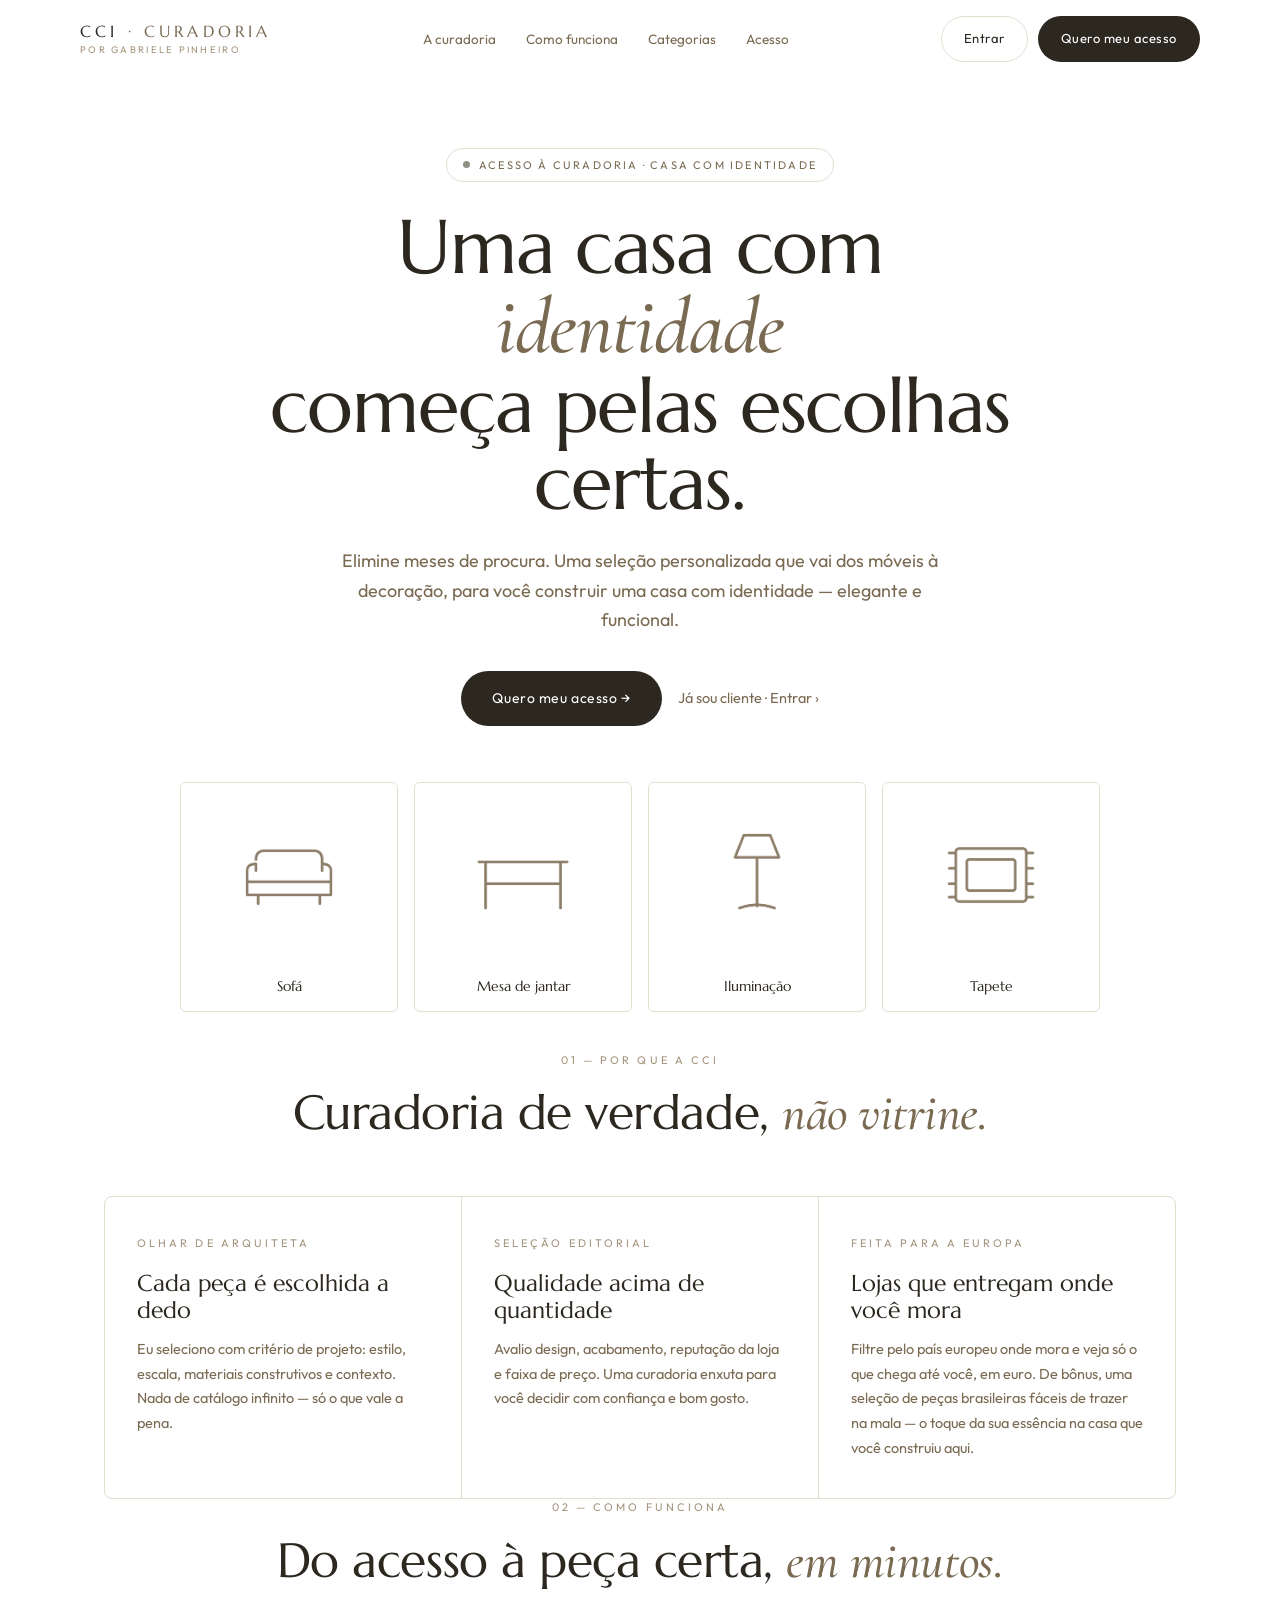
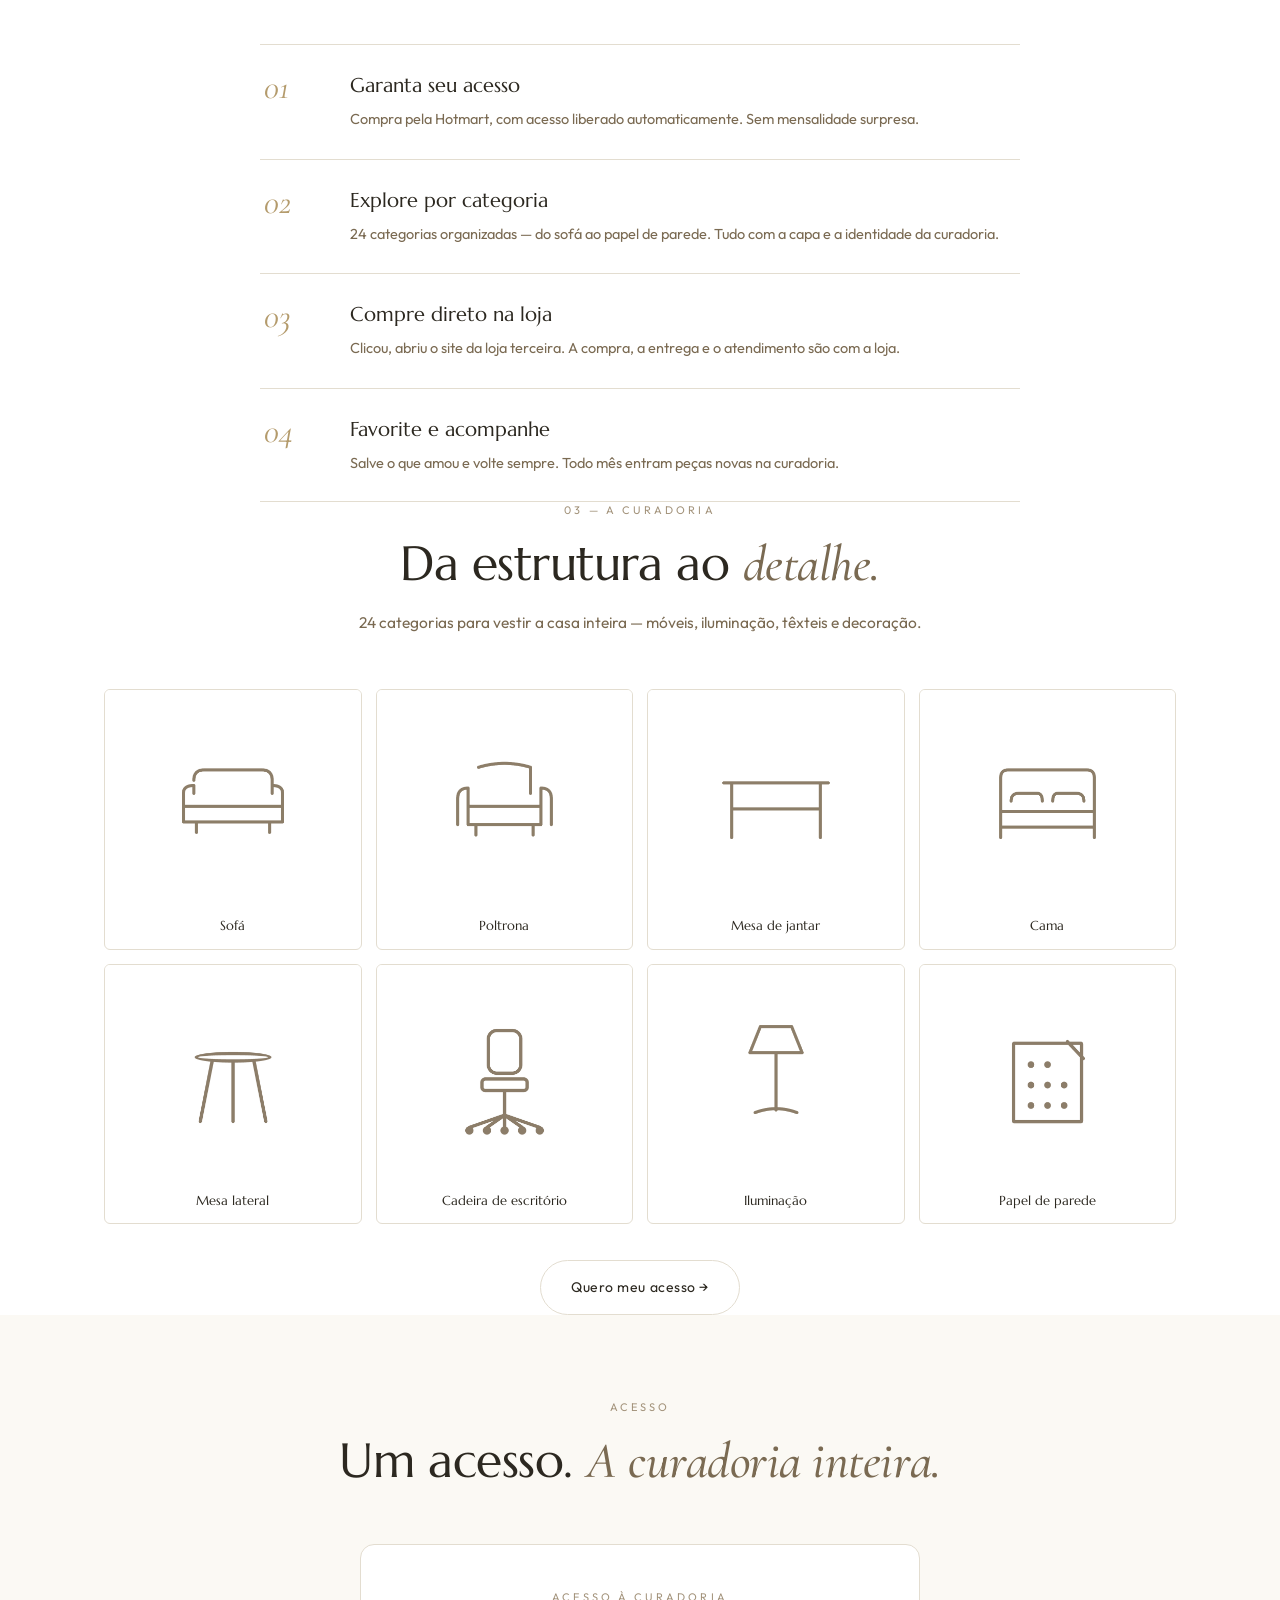
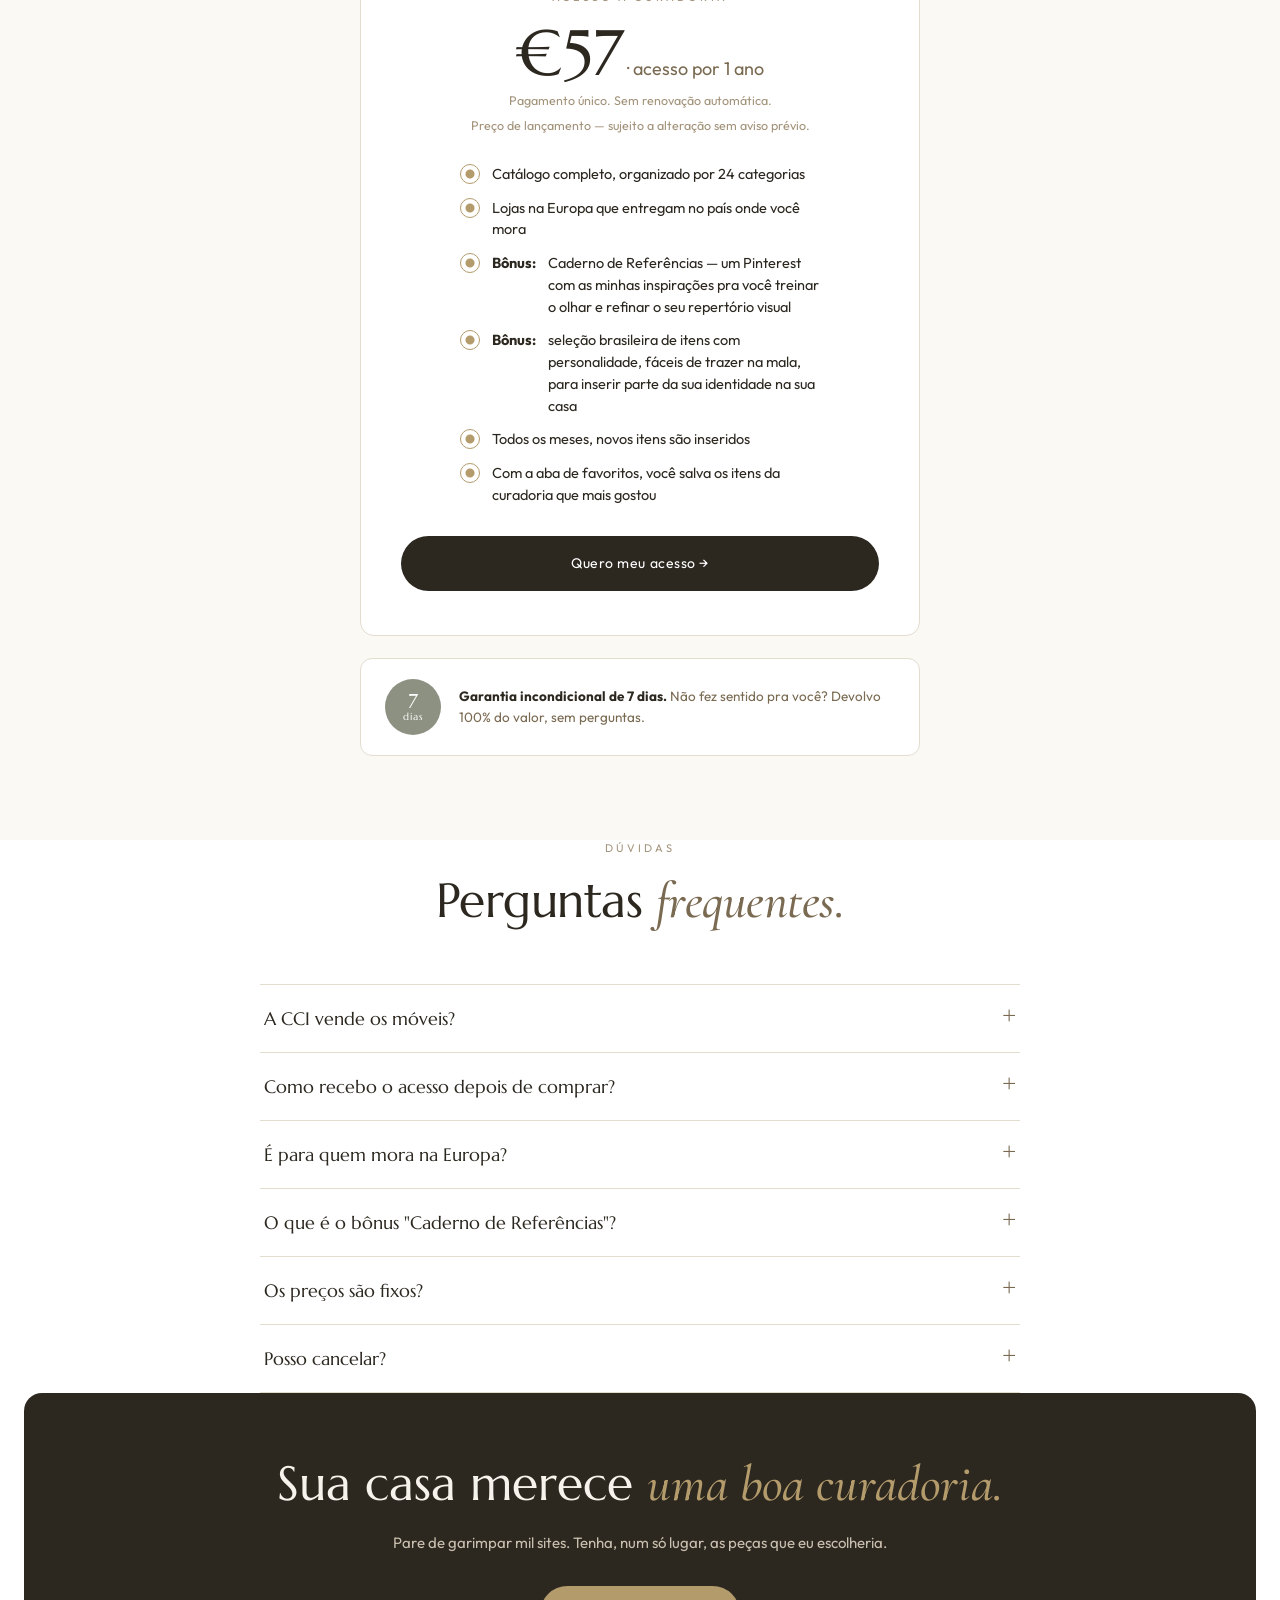
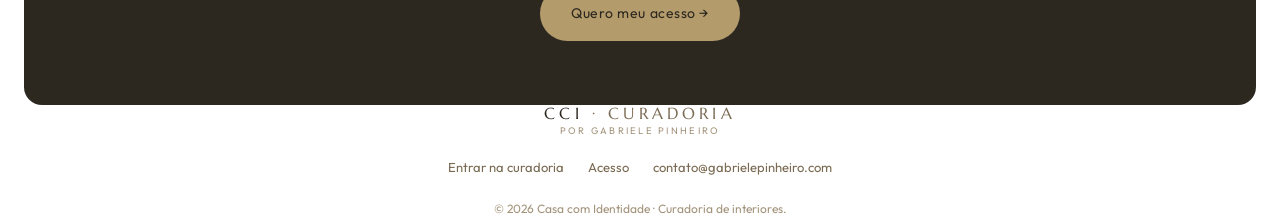
==== commit f2fdac2b: "Curadoria fechada: ajusta botões 'Ver a curadoria' (Entrar p/ clientes, comprar p/ visitantes)" ====
--- a/vendas.html
+++ b/vendas.html
@@ -160,7 +160,7 @@
   <p class="lead">Elimine meses de procura. Uma seleção personalizada que vai dos móveis à decoração, para você construir uma casa com identidade — elegante e funcional.</p>
   <div class="actions">
     <a class="btn btn-dark btn-lg" href="#preco">Quero meu acesso →</a>
-    <a class="link-arrow" href="./index.html">Ver a curadoria ›</a>
+    <a class="link-arrow" href="./index.html">Já sou cliente · Entrar ›</a>
   </div>
 
   <div class="preview">
@@ -227,7 +227,7 @@
     <figure><img src="./assets/capas/capa-luminaria.png" alt=""><figcaption>Iluminação</figcaption></figure>
     <figure><img src="./assets/capas/capa-papel-de-parede.png" alt=""><figcaption>Papel de parede</figcaption></figure>
   </div>
-  <div style="text-align:center;margin-top:36px"><a class="btn btn-outline btn-lg" href="./index.html">Ver a curadoria completa →</a></div>
+  <div style="text-align:center;margin-top:36px"><a class="btn btn-outline btn-lg" href="#preco">Quero meu acesso →</a></div>
 </section>
 
 <!-- PREÇO -->
